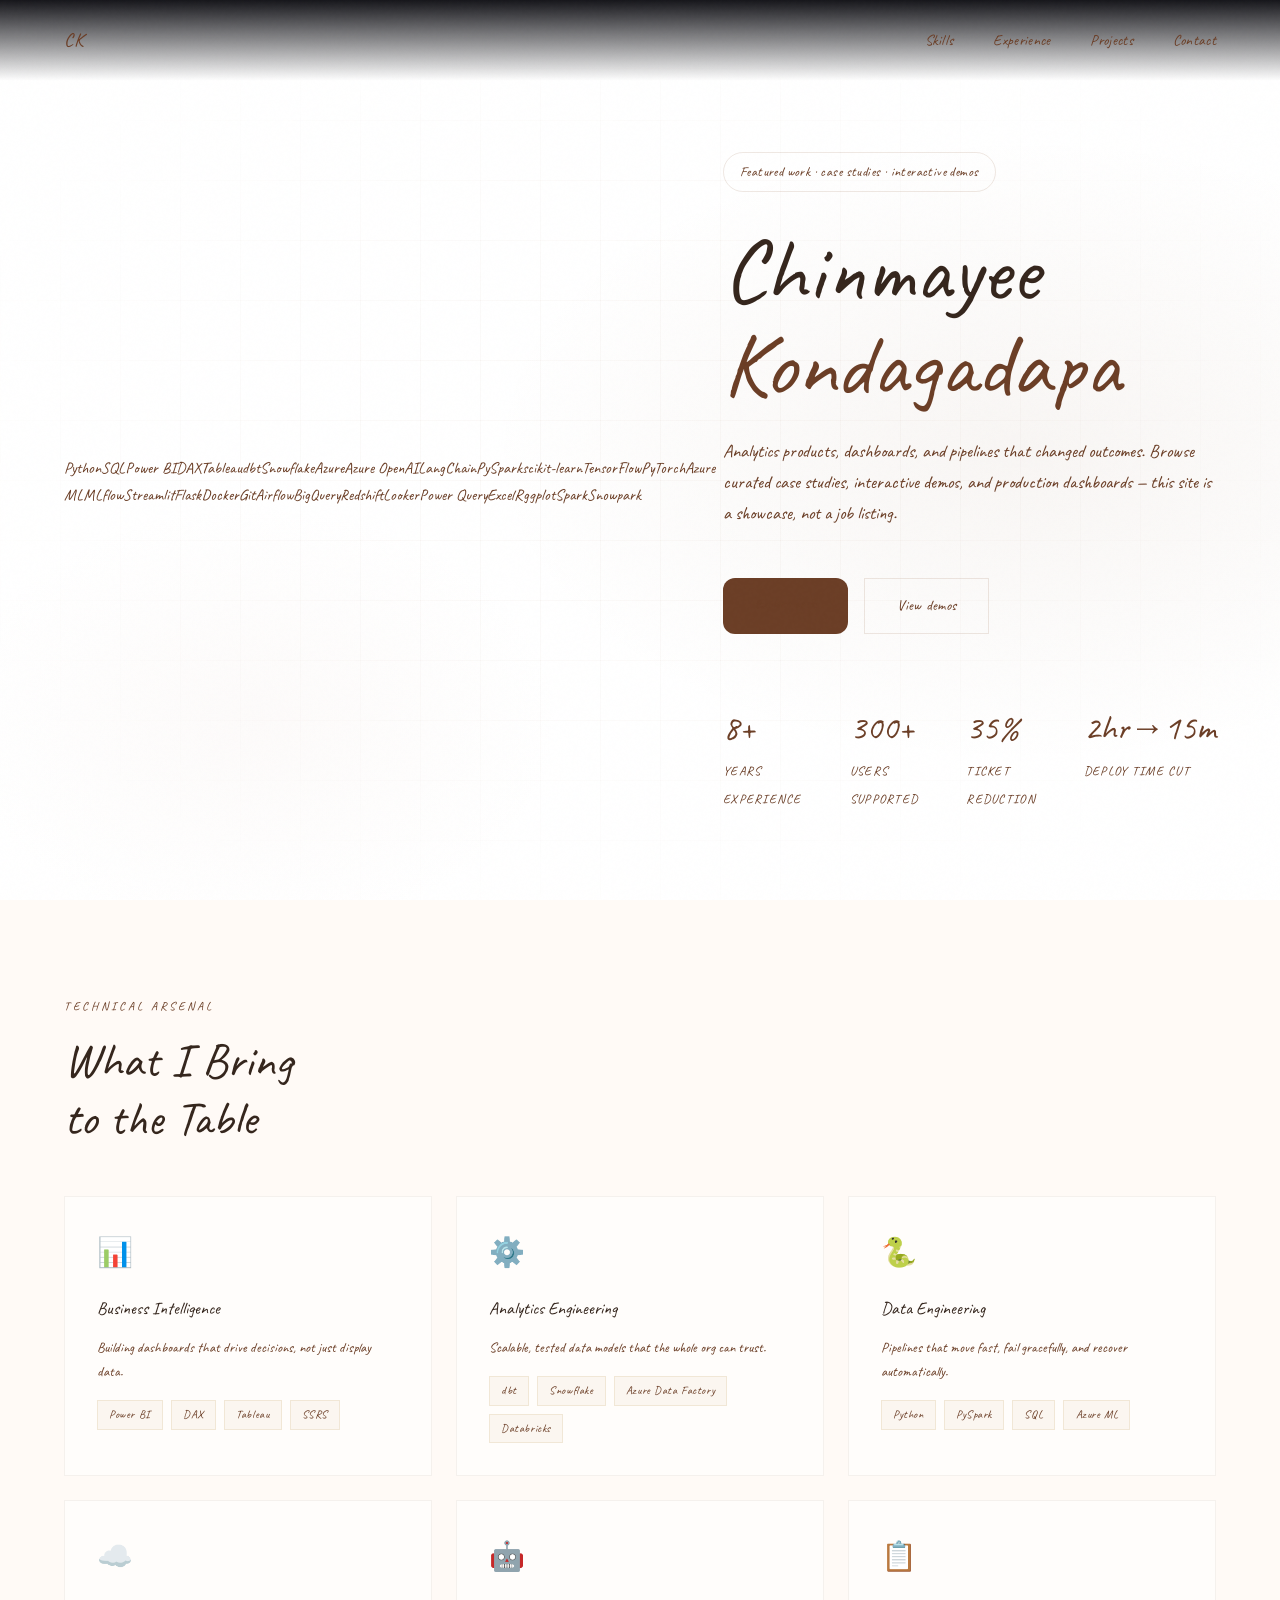
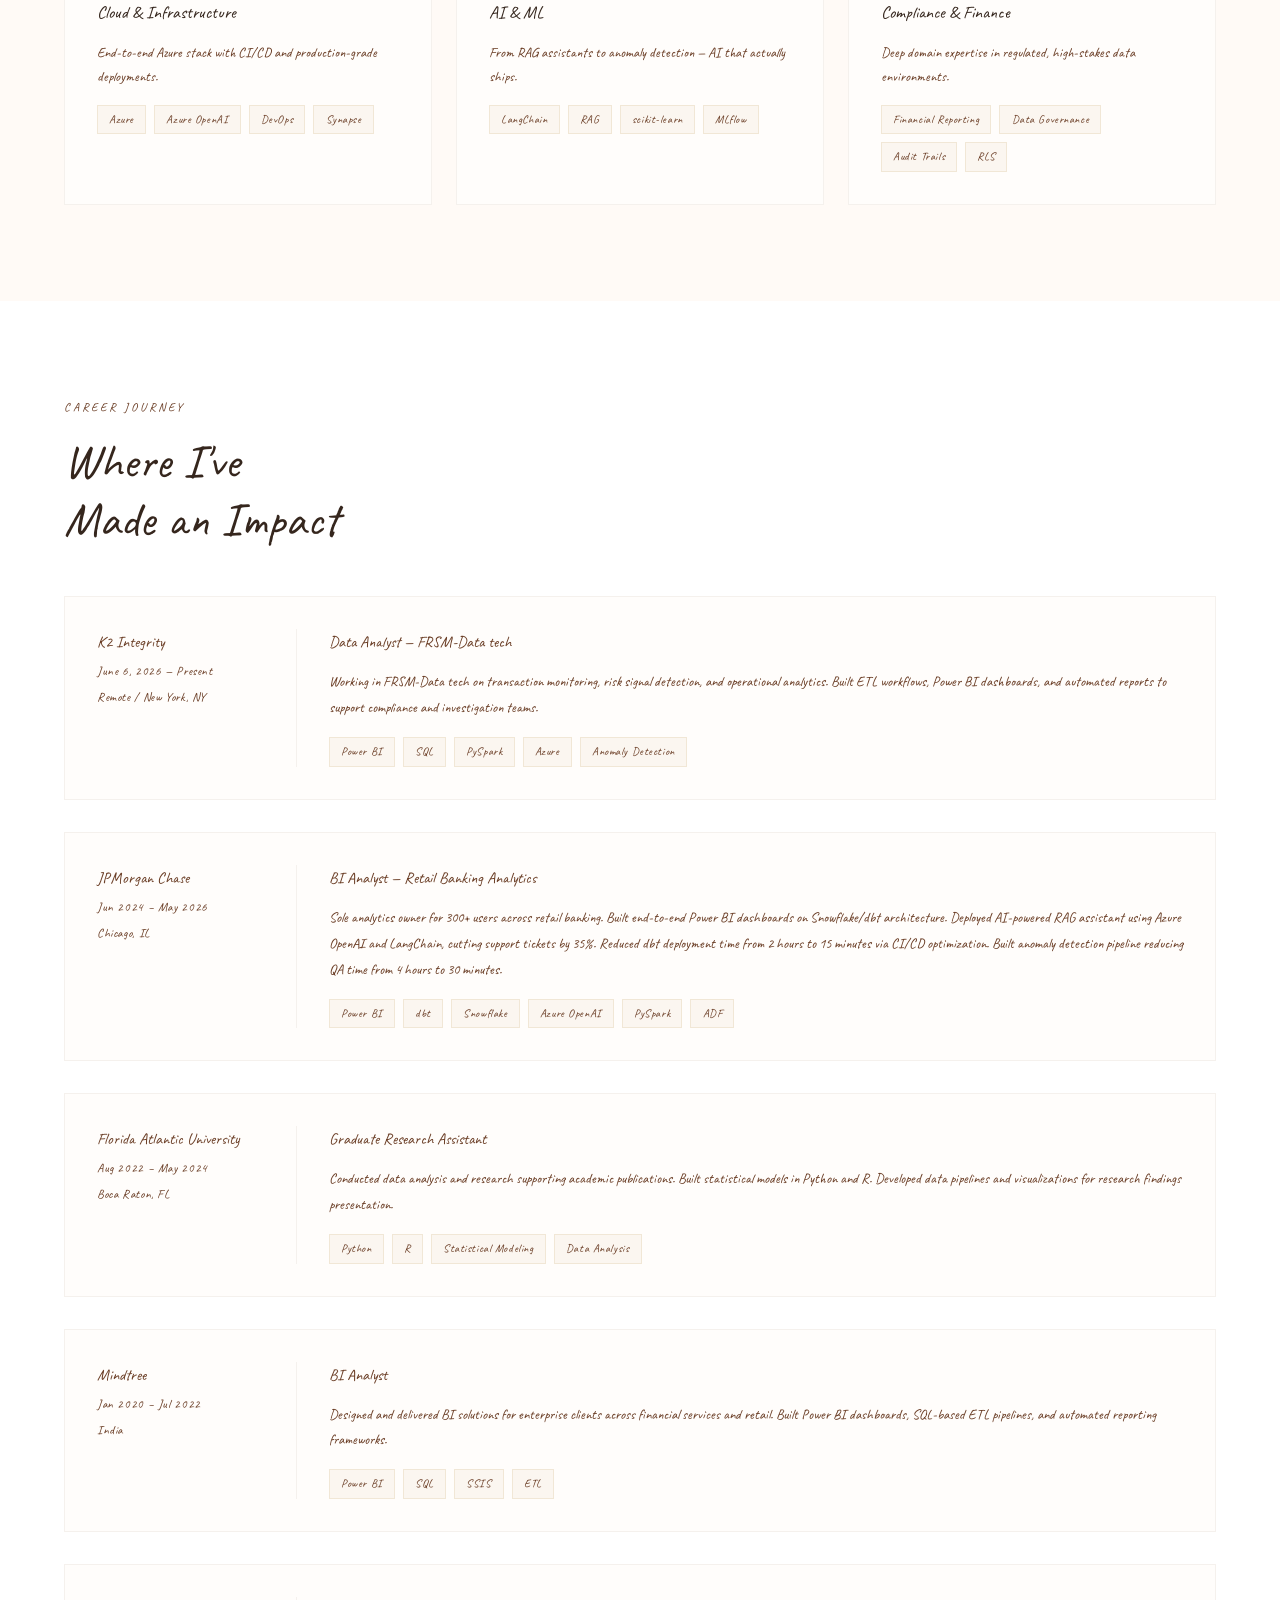
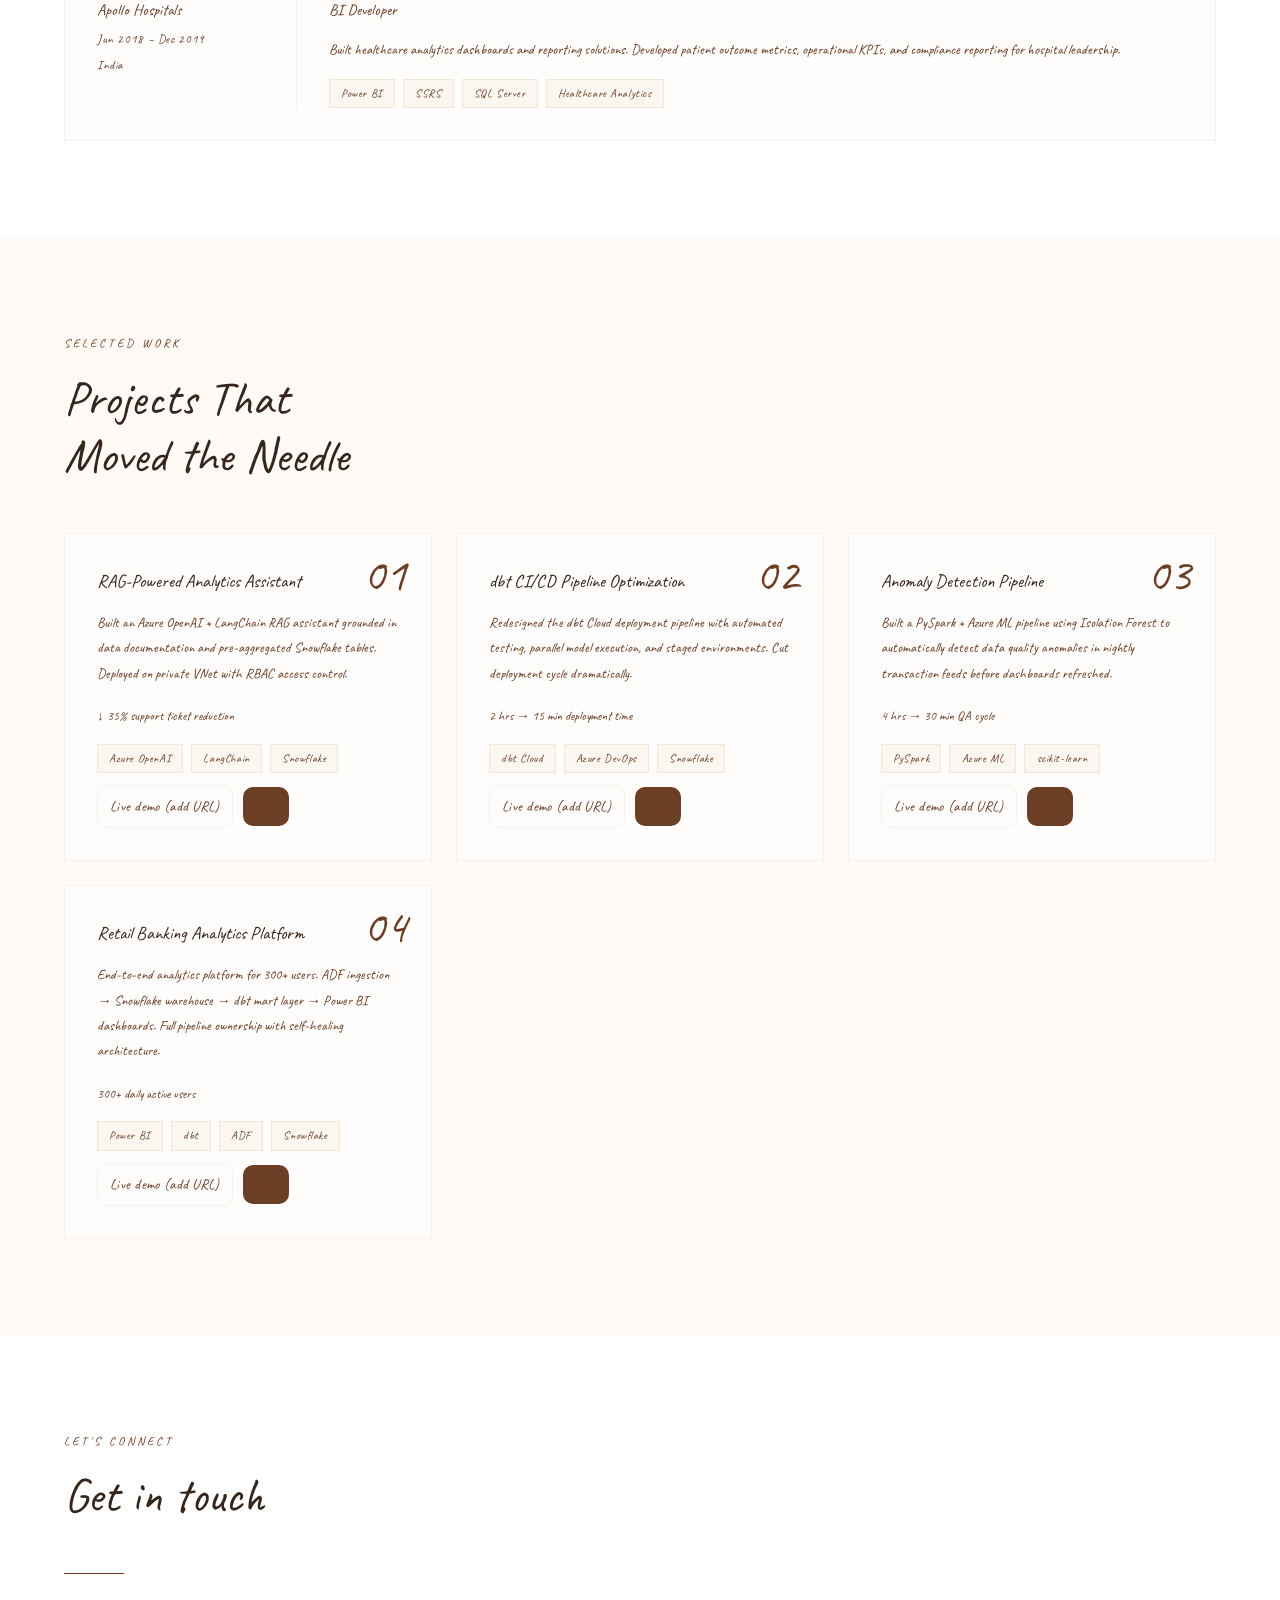
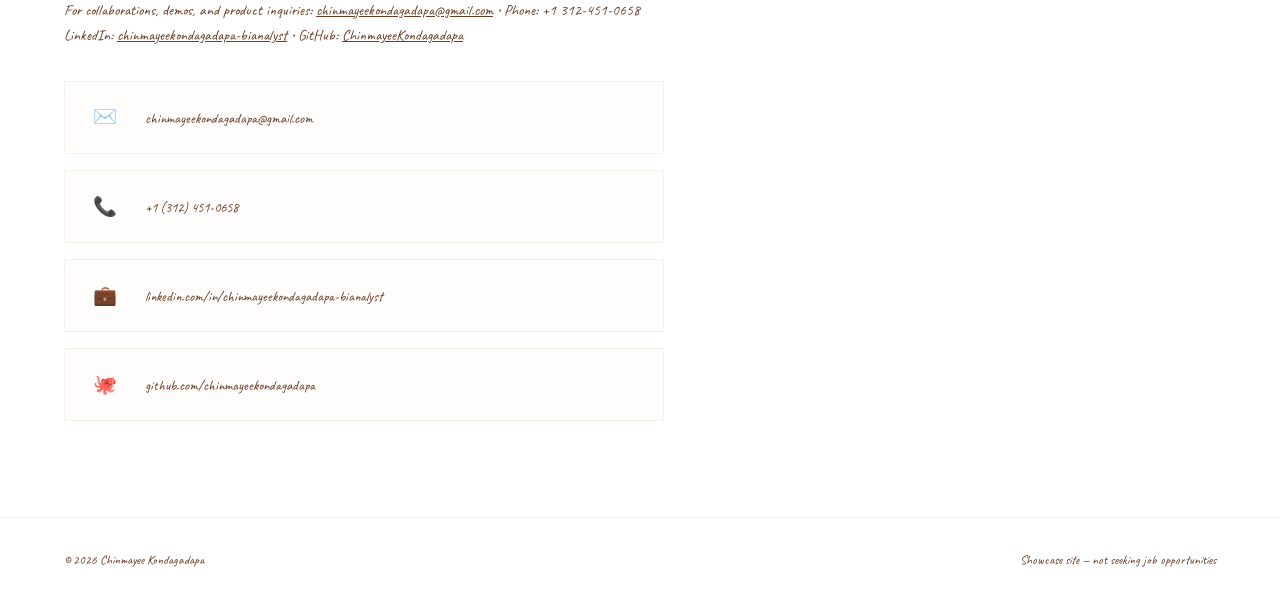
==== index.html @ 313eb778 "Style: white background; handwritten italic text and headings in brown shades All site text set to c" ====
<!DOCTYPE html>
<html lang="en">
<head>
<meta charset="UTF-8">
<meta name="viewport" content="width=device-width, initial-scale=1.0">
<title>Chinmayee Kondagadapa | Senior BI Analyst & Analytics Engineer</title>
<link href="https://fonts.googleapis.com/css2?family=Caveat:wght@400;700&family=Great+Vibes&display=swap" rel="stylesheet">
<style>  :root {
    --bg: #ffffff; /* solid white background */
    --bg2: #fffaf6;
    --surface: #fffdfb;
    --border: rgba(92,51,23,0.06);
    --accent: #6b3e26; /* deep warm brown */
    --accent2: #b88a6d; /* soft brown */
    --text: #6b3e26; /* main text brown */
    --muted: #8b5e3c; /* muted brown */
    --white: #ffffff;

    /* Brown palette (heading shades) */
    --brown-900:#35261d; /* darkest */
    --brown-800:#4a3628;
    --brown-700:#6b4a38;
    --brown-600:#8b5e3c; /* accent */
    --brown-500:#a57757;
    --brown-400:#cfae92; /* accent2 */
    --brown-200:#fff6f1;

    --brown-h1:var(--brown-900);
    --brown-h2:var(--brown-700);
    --brown-h3:var(--brown-600);
  }

  /* Enforce no-bold typography globally */
    html, body, *, *::before, *::after {
    font-weight: 400 !important;
    font-family: 'Caveat', 'Great Vibes', cursive !important;
    font-style: italic !important;
    color: var(--text) !important;
    -webkit-font-smoothing: antialiased;
    text-rendering: optimizeLegibility;
    font-synthesis: none !important;
  }

  /* Enforce no-bold typography globally */
    html, body, *, *::before, *::after {
    font-weight: 400 !important;
    font-family: 'Caveat', 'Great Vibes', cursive !important;
    font-style: italic !important;
    color: var(--text) !important;
    -webkit-font-smoothing: antialiased;
    text-rendering: optimizeLegibility;
    font-synthesis: none !important;
  }

  * { margin: 0; padding: 0; box-sizing: border-box; }

  html { scroll-behavior: smooth; }

  body {
    background: var(--bg);
    color: var(--text);
    font-family: 'Caveat', 'Great Vibes', cursive;
    font-weight: 300;
    line-height: 1.7;
    overflow-x: hidden;
  }

  /* NOISE OVERLAY */
  body::before {
    content: '';
    position: fixed;
    inset: 0;
    background-image: url("data:image/svg+xml,%3Csvg viewBox='0 0 256 256' xmlns='http://www.w3.org/2000/svg'%3E%3Cfilter id='noise'%3E%3CfeTurbulence type='fractalNoise' baseFrequency='0.9' numOctaves='4' stitchTiles='stitch'/%3E%3C/filter%3E%3Crect width='100%25' height='100%25' filter='url(%23noise)' opacity='0.03'/%3E%3C/svg%3E");
    pointer-events: none;
    z-index: 9999;
    opacity: 0.4;
  }

  /* NAV */
  nav {
    position: fixed;
    top: 0;
    width: 100%;
    padding: 1.5rem 4rem;
    display: flex;
    justify-content: space-between;
    align-items: center;
    z-index: 100;
    background: linear-gradient(to bottom, rgba(10,10,15,0.95), transparent);
    backdrop-filter: blur(8px);
  }

  .nav-logo {
    font-family: 'DM Sans', sans-serif;
    font-size: 1.2rem;
    color: var(--accent);
    letter-spacing: 0.05em;
    font-weight: 300 !important;
  }

  .nav-links {
    display: flex;
    gap: 2.5rem;
    list-style: none;
  }

  .nav-links a {
    color: var(--muted);
    text-decoration: none;
    font-size: 0.95rem;
    letter-spacing: 0.02em;
    text-transform: none;
    transition: color 0.2s;
  }

  .nav-links a:hover { color: var(--accent); }

  /* HERO */
  .hero {
    min-height: 100vh;
    display: flex;
    align-items: center;
    padding: 8rem 4rem 4rem;
    position: relative;
    overflow: hidden;
  }

  .hero-bg {
    position: absolute;
    inset: 0;
    background: 
      radial-gradient(ellipse 60% 50% at 80% 50%, rgba(139,94,60,0.06) 0%, transparent 70%),
      radial-gradient(ellipse 40% 40% at 20% 80%, rgba(216,180,166,0.06) 0%, transparent 60%);
  }

  .hero-grid {
    position: absolute;
    inset: 0;
    background-image: 
      linear-gradient(rgba(139,94,60,0.03) 1px, transparent 1px),
      linear-gradient(90deg, rgba(139,94,60,0.03) 1px, transparent 1px);
    background-size: 60px 60px;
    mask-image: radial-gradient(ellipse at center, black 30%, transparent 80%);
  }

  .hero-content {
    position: relative;
    z-index: 1;
    max-width: 900px;
  }

  .hero-tag {
    display: inline-block;
    font-size: 0.85rem;
    letter-spacing: 0.03em;
    text-transform: none;
    color: var(--accent);
    border: 1px solid rgba(139,94,60,0.14);
    padding: 0.45rem 1rem;
    margin-bottom: 2rem;
    border-radius: 999px;
    animation: fadeUp 0.8s ease forwards;
    opacity: 0;
  }

  .hero h1 {
    font-family: 'DM Sans', sans-serif;
    font-size: clamp(3rem, 7vw, 6rem);
    line-height: 1.05;
    color: var(--text);
    font-weight: 300 !important;
    animation: fadeUp 0.8s 0.2s ease forwards;
    opacity: 0;
  }

  .hero h1 em {
    font-style: italic;
    color: var(--accent);
  }

  .hero-sub {
    margin-top: 1.5rem;
    font-size: 1.15rem;
    color: var(--muted);
    max-width: 560px;
    animation: fadeUp 0.8s 0.4s ease forwards;
    opacity: 0;
  }

  .hero-ctas {
    margin-top: 3rem;
    display: flex;
    gap: 1rem;
    flex-wrap: wrap;
    animation: fadeUp 0.8s 0.6s ease forwards;
    opacity: 0;
  }

  .btn-primary {
    padding: 0.9rem 2rem;
    background: var(--accent);
    color: #ffffff;
    text-decoration: none;
    font-size: 0.85rem;
    font-weight: 300;
    letter-spacing: 0.02em;
    text-transform: none;
    border-radius: 12px;
    transition: all 0.22s;
  }

  .btn-primary:hover {
    background: var(--accent2);
    transform: translateY(-2px);
  }

  .btn-ghost {
    padding: 0.9rem 2rem;
    border: 1px solid rgba(139,94,60,0.14);
    color: var(--accent);
    text-decoration: none;
    font-size: 0.92rem;
    letter-spacing: 0.02em;
    text-transform: none;
    font-weight: 300;
    transition: all 0.22s;
  }

  .btn-ghost:hover {
    border-color: var(--accent);
    background: rgba(200,169,110,0.05);
  }

  .hero-stats {
    margin-top: 4rem;
    display: flex;
    gap: 3rem;
    animation: fadeUp 0.8s 0.8s ease forwards;
    opacity: 0;
  }

  .stat-num {
    font-family: 'DM Sans', sans-serif;
    font-size: 2.2rem;
    color: var(--accent);
    display: block;
    font-weight: 300 !important;
  }

  .stat-label {
    font-size: 0.8rem;
    color: var(--muted);
    letter-spacing: 0.1em;
    text-transform: uppercase;
  }

  /* SECTIONS */
  section {
    padding: 6rem 4rem;
  }

  .section-label {
    font-size: 0.75rem;
    letter-spacing: 0.25em;
    text-transform: uppercase;
    color: var(--accent);
    margin-bottom: 1rem;
  }

  .section-title {
    font-family: 'DM Sans', sans-serif;
    font-size: clamp(2rem, 4vw, 3rem);
    color: var(--text);
    margin-bottom: 3rem;
    line-height: 1.2;
    font-weight: 300 !important;
  }

  /* SKILLS */
  #skills { background: var(--bg2); }

  .skills-grid {
    display: grid;
    grid-template-columns: repeat(auto-fit, minmax(280px, 1fr));
    gap: 1.5rem;
  }

  .skill-card {
    background: var(--surface);
    border: 1px solid var(--border);
    padding: 2rem;
    position: relative;
    overflow: hidden;
    transition: all 0.3s;
  }

  .skill-card::before {
    content: '';
    position: absolute;
    top: 0;
    left: 0;
    width: 3px;
    height: 100%;
    background: var(--accent);
    transform: scaleY(0);
    transition: transform 0.3s;
  }

  .skill-card:hover::before { transform: scaleY(1); }
  .skill-card:hover { border-color: rgba(200,169,110,0.3); transform: translateY(-4px); }

  .skill-icon {
    font-size: 1.8rem;
    margin-bottom: 1rem;
  }

  .skill-card h3 {
    font-family: 'DM Sans', sans-serif;
    font-size: 1.1rem;
    color: var(--text);
    margin-bottom: 0.8rem;
    font-weight: 300 !important;
  }

  .skill-tags {
    display: flex;
    flex-wrap: wrap;
    gap: 0.5rem;
    margin-top: 1rem;
  }

  .tag {
    font-size: 0.72rem;
    padding: 0.25rem 0.7rem;
    background: rgba(200,169,110,0.08);
    border: 1px solid rgba(200,169,110,0.2);
    color: var(--accent);
    letter-spacing: 0.05em;
  }

  /* EXPERIENCE */
  #experience { background: var(--bg); }

  .exp-list { display: flex; flex-direction: column; gap: 2rem; }

  .exp-item {
    display: grid;
    grid-template-columns: 200px 1fr;
    gap: 2rem;
    padding: 2rem;
    background: var(--surface);
    border: 1px solid var(--border);
    transition: border-color 0.3s;
  }

  .exp-item:hover { border-color: rgba(200,169,110,0.3); }

  .exp-meta { border-right: 1px solid var(--border); padding-right: 2rem; }

  .exp-company {
    font-family: 'DM Sans', sans-serif;
    font-size: 1rem;
    color: var(--accent);
    margin-bottom: 0.3rem;
    font-weight: 300 !important;
  }

  .exp-period {
    font-size: 0.78rem;
    color: var(--muted);
    letter-spacing: 0.05em;
  }

  .exp-role {
    font-size: 1rem;
    font-weight: 300;
    color: var(--text);
    margin-bottom: 0.8rem;
  }

  .exp-desc {
    font-size: 0.9rem;
    color: var(--muted);
    line-height: 1.8;
  }

  .exp-highlights {
    margin-top: 1rem;
    display: flex;
    flex-wrap: wrap;
    gap: 0.5rem;
  }

  /* PROJECTS */
  #projects { background: var(--bg2); }

  .projects-grid {
    display: grid;
    grid-template-columns: repeat(auto-fit, minmax(320px, 1fr));
    gap: 1.5rem;
  }

  .project-card {
    background: var(--surface);
    border: 1px solid var(--border);
    padding: 2rem;
    transition: all 0.3s;
    position: relative;
    overflow: hidden;
  }

  .project-card::after {
    content: '';
    position: absolute;
    bottom: 0;
    left: 0;
    right: 0;
    height: 2px;
    background: linear-gradient(90deg, var(--accent), transparent);
    transform: scaleX(0);
    transform-origin: left;
    transition: transform 0.3s;
  }

  .project-card:hover::after { transform: scaleX(1); }
  .project-card:hover { transform: translateY(-4px); border-color: rgba(200,169,110,0.3); }

  .project-num {
    font-family: 'DM Sans', sans-serif;
    font-size: 3rem;
    color: rgba(200,169,110,0.1);
    position: absolute;
    top: 1rem;
    right: 1.5rem;
    line-height: 1;
    font-weight: 300 !important;
  }

  .project-card h3 {
    font-family: 'DM Sans', sans-serif;
    font-size: 1.15rem;
    color: var(--text);
    margin-bottom: 0.8rem;
    font-weight: 300 !important;
  }

  .project-card p {
    font-size: 0.88rem;
    color: var(--muted);
    line-height: 1.8;
  }

  .project-impact {
    margin-top: 1.2rem;
    font-size: 0.82rem;
    color: var(--accent);
    font-weight: 300;
  }

  /* CONTACT */
  #contact { background: var(--bg); }

  .contact-inner {
    max-width: 600px;
  }

  .contact-links {
    display: flex;
    flex-direction: column;
    gap: 1rem;
    margin-top: 2rem;
  }

  .contact-link {
    display: flex;
    align-items: center;
    gap: 1.5rem;
    padding: 1.2rem 1.5rem;
    background: var(--surface);
    border: 1px solid var(--border);
    text-decoration: none;
    color: var(--text);
    transition: all 0.3s;
  }

  .contact-link:hover {
    border-color: rgba(200,169,110,0.4);
    color: var(--accent);
    transform: translateX(8px);
  }

  .contact-link-icon {
    font-size: 1.2rem;
    width: 2rem;
    text-align: center;
  }

  .contact-link-text { font-size: 0.9rem; }

  .contact-link-arrow {
    margin-left: auto;
    color: var(--accent);
    opacity: 0;
    transition: opacity 0.3s;
  }

  .contact-link:hover .contact-link-arrow { opacity: 1; }

  /* FOOTER */
  footer {
    padding: 2rem 4rem;
    border-top: 1px solid var(--border);
    display: flex;
    justify-content: space-between;
    align-items: center;
    font-size: 0.8rem;
    color: var(--muted);
  }

  /* ANIMATIONS */
  @keyframes fadeUp {
    from { opacity: 0; transform: translateY(24px); }
    to { opacity: 1; transform: translateY(0); }
  }

  .reveal {
    opacity: 0;
    transform: translateY(30px);
    transition: opacity 0.7s ease, transform 0.7s ease;
  }

  .reveal.visible {
    opacity: 1;
    transform: translateY(0);
  }

  /* DIVIDER */
  .divider {
    width: 60px;
    height: 1px;
    background: var(--accent);
    margin: 1.5rem 0;
  }

  @media (max-width: 768px) {
    nav { padding: 1.2rem 1.5rem; }
    .nav-links { display: none; }
    section { padding: 4rem 1.5rem; }
    .hero { padding: 7rem 1.5rem 3rem; }
    .hero-stats { gap: 1.5rem; flex-wrap: wrap; }
    .exp-item { grid-template-columns: 1fr; }
    .exp-meta { border-right: none; border-bottom: 1px solid var(--border); padding-right: 0; padding-bottom: 1rem; }
    footer { flex-direction: column; gap: 0.5rem; text-align: center; }
  }
  /* No bold override: enforce light weights for all text and headings */
  h1,h2,h3,h4,h5,h6,strong,b,button,a,p,li { font-weight: 400 !important; font-style: italic !important; }

  /* Headings and titles: darker brown, handwritten italic, no bold */
  h1,h2,h3,h4,h5,h6 {
    color: var(--brown-h1) !important;
    font-weight: 400 !important;
    font-style: italic !important;
  }
  /* Ensure body background uses white */
  body { background: var(--bg) !important; color: var(--text) !important; }

</style>
</head>
<body>

<nav>
  <div class="nav-logo">CK</div>
  <ul class="nav-links">
    <li><a href="#skills">Skills</a></li>
    <li><a href="#experience">Experience</a></li>
    <li><a href="#projects">Projects</a></li>
    <li><a href="#contact">Contact</a></li>
  </ul>
</nav>

<!-- HERO -->
<section class="hero">
  <div class="hero-bg"></div>
  <div class="hero-grid"></div>
  <div class="tech-cloud" id="techCloud" aria-hidden="false"></div>
  <div class="hero-content">
    <span class="hero-tag">Featured work · case studies · interactive demos</span>
    <h1>Chinmayee<br><em>Kondagadapa</em></h1>
    <p class="hero-sub">Analytics products, dashboards, and pipelines that changed outcomes. Browse curated case studies, interactive demos, and production dashboards — this site is a showcase, not a job listing.</p>
    <div class="hero-ctas">
      <a href="#projects" class="btn-primary">Explore work</a>
      <a href="#projects" class="btn-ghost">View demos</a>
    </div>
    <div class="hero-stats">
      <div>
        <span class="stat-num">8+</span>
        <span class="stat-label">Years Experience</span>
      </div>
      <div>
        <span class="stat-num">300+</span>
        <span class="stat-label">Users Supported</span>
      </div>
      <div>
        <span class="stat-num">35%</span>
        <span class="stat-label">Ticket Reduction</span>
      </div>
      <div>
        <span class="stat-num">2hr→15m</span>
        <span class="stat-label">Deploy Time Cut</span>
      </div>
    </div>
  </div>
</section>

<!-- SKILLS -->
<section id="skills">
  <div class="reveal">
    <p class="section-label">Technical Arsenal</p>
    <h2 class="section-title">What I Bring<br>to the Table</h2>
  </div>
  <div class="skills-grid">
    <div class="skill-card reveal">
      <div class="skill-icon">📊</div>
      <h3>Business Intelligence</h3>
      <p style="font-size:0.88rem;color:var(--muted)">Building dashboards that drive decisions, not just display data.</p>
      <div class="skill-tags">
        <span class="tag">Power BI</span>
        <span class="tag">DAX</span>
        <span class="tag">Tableau</span>
        <span class="tag">SSRS</span>
      </div>
    </div>
    <div class="skill-card reveal">
      <div class="skill-icon">⚙️</div>
      <h3>Analytics Engineering</h3>
      <p style="font-size:0.88rem;color:var(--muted)">Scalable, tested data models that the whole org can trust.</p>
      <div class="skill-tags">
        <span class="tag">dbt</span>
        <span class="tag">Snowflake</span>
        <span class="tag">Azure Data Factory</span>
        <span class="tag">Databricks</span>
      </div>
    </div>
    <div class="skill-card reveal">
      <div class="skill-icon">🐍</div>
      <h3>Data Engineering</h3>
      <p style="font-size:0.88rem;color:var(--muted)">Pipelines that move fast, fail gracefully, and recover automatically.</p>
      <div class="skill-tags">
        <span class="tag">Python</span>
        <span class="tag">PySpark</span>
        <span class="tag">SQL</span>
        <span class="tag">Azure ML</span>
      </div>
    </div>
    <div class="skill-card reveal">
      <div class="skill-icon">☁️</div>
      <h3>Cloud & Infrastructure</h3>
      <p style="font-size:0.88rem;color:var(--muted)">End-to-end Azure stack with CI/CD and production-grade deployments.</p>
      <div class="skill-tags">
        <span class="tag">Azure</span>
        <span class="tag">Azure OpenAI</span>
        <span class="tag">DevOps</span>
        <span class="tag">Synapse</span>
      </div>
    </div>
    <div class="skill-card reveal">
      <div class="skill-icon">🤖</div>
      <h3>AI & ML</h3>
      <p style="font-size:0.88rem;color:var(--muted)">From RAG assistants to anomaly detection — AI that actually ships.</p>
      <div class="skill-tags">
        <span class="tag">LangChain</span>
        <span class="tag">RAG</span>
        <span class="tag">scikit-learn</span>
        <span class="tag">MLflow</span>
      </div>
    </div>
    <div class="skill-card reveal">
      <div class="skill-icon">📋</div>
      <h3>Compliance & Finance</h3>
      <p style="font-size:0.88rem;color:var(--muted)">Deep domain expertise in regulated, high-stakes data environments.</p>
      <div class="skill-tags">
        <span class="tag">Financial Reporting</span>
        <span class="tag">Data Governance</span>
        <span class="tag">Audit Trails</span>
        <span class="tag">RLS</span>
      </div>
    </div>
  </div>
</section>

<!-- EXPERIENCE -->
<section id="experience">
  <div class="reveal">
    <p class="section-label">Career Journey</p>
    <h2 class="section-title">Where I've<br>Made an Impact</h2>
  </div>
  <div class="exp-list">
    <div class="exp-item reveal">
      <div class="exp-meta">
        <div class="exp-company">K2 Integrity</div>
        <div class="exp-period">June 6, 2026 — Present</div>
        <div class="exp-period" style="margin-top:0.3rem">Remote / New York, NY</div>
      </div>
      <div>
        <div class="exp-role">Data Analyst — FRSM-Data tech</div>
        <div class="exp-desc">Working in FRSM-Data tech on transaction monitoring, risk signal detection, and operational analytics. Built ETL workflows, Power BI dashboards, and automated reports to support compliance and investigation teams.</div>
        <div class="exp-highlights">
          <span class="tag">Power BI</span><span class="tag">SQL</span><span class="tag">PySpark</span><span class="tag">Azure</span><span class="tag">Anomaly Detection</span>
        </div>
      </div>
    </div>

    <div class="exp-item reveal">
      <div class="exp-meta">
        <div class="exp-company">JPMorgan Chase</div>
        <div class="exp-period">Jun 2024 – May 2026</div>
        <div class="exp-period" style="margin-top:0.3rem">Chicago, IL</div>
      </div>
      <div>
        <div class="exp-role">BI Analyst — Retail Banking Analytics</div>
        <div class="exp-desc">Sole analytics owner for 300+ users across retail banking. Built end-to-end Power BI dashboards on Snowflake/dbt architecture. Deployed AI-powered RAG assistant using Azure OpenAI and LangChain, cutting support tickets by 35%. Reduced dbt deployment time from 2 hours to 15 minutes via CI/CD optimization. Built anomaly detection pipeline reducing QA time from 4 hours to 30 minutes.</div>
        <div class="exp-highlights">
          <span class="tag">Power BI</span><span class="tag">dbt</span><span class="tag">Snowflake</span><span class="tag">Azure OpenAI</span><span class="tag">PySpark</span><span class="tag">ADF</span>
        </div>
      </div>
    </div>
    <div class="exp-item reveal">
      <div class="exp-meta">
        <div class="exp-company">Florida Atlantic University</div>
        <div class="exp-period">Aug 2022 – May 2024</div>
        <div class="exp-period" style="margin-top:0.3rem">Boca Raton, FL</div>
      </div>
      <div>
        <div class="exp-role">Graduate Research Assistant</div>
        <div class="exp-desc">Conducted data analysis and research supporting academic publications. Built statistical models in Python and R. Developed data pipelines and visualizations for research findings presentation.</div>
        <div class="exp-highlights">
          <span class="tag">Python</span><span class="tag">R</span><span class="tag">Statistical Modeling</span><span class="tag">Data Analysis</span>
        </div>
      </div>
    </div>
    <div class="exp-item reveal">
      <div class="exp-meta">
        <div class="exp-company">Mindtree</div>
        <div class="exp-period">Jan 2020 – Jul 2022</div>
        <div class="exp-period" style="margin-top:0.3rem">India</div>
      </div>
      <div>
        <div class="exp-role">BI Analyst</div>
        <div class="exp-desc">Designed and delivered BI solutions for enterprise clients across financial services and retail. Built Power BI dashboards, SQL-based ETL pipelines, and automated reporting frameworks.</div>
        <div class="exp-highlights">
          <span class="tag">Power BI</span><span class="tag">SQL</span><span class="tag">SSIS</span><span class="tag">ETL</span>
        </div>
      </div>
    </div>
    <div class="exp-item reveal">
      <div class="exp-meta">
        <div class="exp-company">Apollo Hospitals</div>
        <div class="exp-period">Jun 2018 – Dec 2019</div>
        <div class="exp-period" style="margin-top:0.3rem">India</div>
      </div>
      <div>
        <div class="exp-role">BI Developer</div>
        <div class="exp-desc">Built healthcare analytics dashboards and reporting solutions. Developed patient outcome metrics, operational KPIs, and compliance reporting for hospital leadership.</div>
        <div class="exp-highlights">
          <span class="tag">Power BI</span><span class="tag">SSRS</span><span class="tag">SQL Server</span><span class="tag">Healthcare Analytics</span>
        </div>
      </div>
    </div>
  </div>
</section>

<!-- PROJECTS -->
<section id="projects">
  <div class="reveal">
    <p class="section-label">Selected Work</p>
    <h2 class="section-title">Projects That<br>Moved the Needle</h2>
  </div>
  <div class="projects-grid">
    <div class="project-card reveal">
      <div class="project-num">01</div>
      <h3>RAG-Powered Analytics Assistant</h3>
      <p>Built an Azure OpenAI + LangChain RAG assistant grounded in data documentation and pre-aggregated Snowflake tables. Deployed on private VNet with RBAC access control.</p>
      <div class="project-impact">↓ 35% support ticket reduction</div>
      <div class="skill-tags" style="margin-top:1rem">
        <span class="tag">Azure OpenAI</span><span class="tag">LangChain</span><span class="tag">Snowflake</span>
      </div>
      <div class="project-links" style="margin-top:12px;display:flex;gap:10px;align-items:center">
        <a class="btn-ghost" href="#" aria-disabled="true" style="padding:8px 12px;border-radius:10px;background:transparent;border:1px solid var(--border);color:var(--muted);text-decoration:none">Live demo (add URL)</a>
        <a class="btn-primary" href="https://github.com/ChinmayeeKondagadapa" target="_blank" style="padding:8px 12px;border-radius:10px;text-decoration:none">Repo</a>
      </div>
    </div>
    <div class="project-card reveal">
      <div class="project-num">02</div>
      <h3>dbt CI/CD Pipeline Optimization</h3>
      <p>Redesigned the dbt Cloud deployment pipeline with automated testing, parallel model execution, and staged environments. Cut deployment cycle dramatically.</p>
      <div class="project-impact">2 hrs → 15 min deployment time</div>
      <div class="skill-tags" style="margin-top:1rem">
        <span class="tag">dbt Cloud</span><span class="tag">Azure DevOps</span><span class="tag">Snowflake</span>
      </div>
      <div class="project-links" style="margin-top:12px;display:flex;gap:10px;align-items:center">
        <a class="btn-ghost" href="#" aria-disabled="true" style="padding:8px 12px;border-radius:10px;background:transparent;border:1px solid var(--border);color:var(--muted);text-decoration:none">Live demo (add URL)</a>
        <a class="btn-primary" href="https://github.com/ChinmayeeKondagadapa" target="_blank" style="padding:8px 12px;border-radius:10px;text-decoration:none">Repo</a>
      </div>
    </div>
    <div class="project-card reveal">
      <div class="project-num">03</div>
      <h3>Anomaly Detection Pipeline</h3>
      <p>Built a PySpark + Azure ML pipeline using Isolation Forest to automatically detect data quality anomalies in nightly transaction feeds before dashboards refreshed.</p>
      <div class="project-impact">4 hrs → 30 min QA cycle</div>
      <div class="skill-tags" style="margin-top:1rem">
        <span class="tag">PySpark</span><span class="tag">Azure ML</span><span class="tag">scikit-learn</span>
      </div>
      <div class="project-links" style="margin-top:12px;display:flex;gap:10px;align-items:center">
        <a class="btn-ghost" href="#" aria-disabled="true" style="padding:8px 12px;border-radius:10px;background:transparent;border:1px solid var(--border);color:var(--muted);text-decoration:none">Live demo (add URL)</a>
        <a class="btn-primary" href="https://github.com/ChinmayeeKondagadapa" target="_blank" style="padding:8px 12px;border-radius:10px;text-decoration:none">Repo</a>
      </div>
    </div>
    <div class="project-card reveal">
      <div class="project-num">04</div>
      <h3>Retail Banking Analytics Platform</h3>
      <p>End-to-end analytics platform for 300+ users. ADF ingestion → Snowflake warehouse → dbt mart layer → Power BI dashboards. Full pipeline ownership with self-healing architecture.</p>
      <div class="project-impact">300+ daily active users</div>
      <div class="skill-tags" style="margin-top:1rem">
        <span class="tag">Power BI</span><span class="tag">dbt</span><span class="tag">ADF</span><span class="tag">Snowflake</span>
      </div>
      <div class="project-links" style="margin-top:12px;display:flex;gap:10px;align-items:center">
        <a class="btn-ghost" href="#" aria-disabled="true" style="padding:8px 12px;border-radius:10px;background:transparent;border:1px solid var(--border);color:var(--muted);text-decoration:none">Live demo (add URL)</a>
        <a class="btn-primary" href="https://github.com/ChinmayeeKondagadapa" target="_blank" style="padding:8px 12px;border-radius:10px;text-decoration:none">Repo</a>
      </div>
    </div>
  </div>
</section>

<!-- CONTACT -->
<section id="contact">
  <div class="contact-inner">
    <div class="reveal">
      <p class="section-label">Let's Connect</p>
      <h2 class="section-title">Get in touch</h2>
      <div class="divider"></div>
      <p style="color:var(--muted);font-size:0.95rem">
        For collaborations, demos, and product inquiries: <a href="mailto:chinmayeekondagadapa@gmail.com">chinmayeekondagadapa@gmail.com</a> • Phone: +1 312-451-0658<br>
        LinkedIn: <a href="https://www.linkedin.com/in/chinmayeekondagadapa-bianalyst/" target="_blank">chinmayeekondagadapa-bianalyst</a> • GitHub: <a href="https://github.com/ChinmayeeKondagadapa" target="_blank">ChinmayeeKondagadapa</a>
      </p>
    </div>
    <div class="contact-links reveal">
      <a href="mailto:chinmayeekondagadapa@gmail.com" class="contact-link">
        <span class="contact-link-icon">✉️</span>
        <span class="contact-link-text">chinmayeekondagadapa@gmail.com</span>
        <span class="contact-link-arrow">→</span>
      </a>
      <a href="tel:+13124510658" class="contact-link">
        <span class="contact-link-icon">📞</span>
        <span class="contact-link-text">+1 (312) 451-0658</span>
        <span class="contact-link-arrow">→</span>
      </a>
      <a href="https://www.linkedin.com/in/chinmayeekondagadapa-bianalyst/" target="_blank" class="contact-link">
        <span class="contact-link-icon">💼</span>
        <span class="contact-link-text">linkedin.com/in/chinmayeekondagadapa-bianalyst</span>
        <span class="contact-link-arrow">→</span>
      </a>
      <a href="https://github.com/chinmayeekondagadapa" target="_blank" class="contact-link">
        <span class="contact-link-icon">🐙</span>
        <span class="contact-link-text">github.com/chinmayeekondagadapa</span>
        <span class="contact-link-arrow">→</span>
      </a>
    </div>
  </div>
</section>

<footer>
  <span>© 2026 Chinmayee Kondagadapa</span>
<span>Showcase site — not seeking job opportunities</span>
</footer>

<script>
  // Scroll reveal
  const reveals = document.querySelectorAll('.reveal');
  const observer = new IntersectionObserver((entries) => {
    entries.forEach((entry, i) => {
      if (entry.isIntersecting) {
        setTimeout(() => entry.target.classList.add('visible'), i * 80);
      }
    });
  }, { threshold: 0.1 });
  reveals.forEach(el => observer.observe(el));

  // Tech cloud: animated interactive tags that filter projects
  const techTags = [
    'Python','SQL','Power BI','DAX','Tableau','dbt','Snowflake','Azure','Azure OpenAI','LangChain',
    'PySpark','scikit-learn','TensorFlow','PyTorch','Azure ML','MLflow','Streamlit','Flask','Docker','Git',
    'Airflow','BigQuery','Redshift','Looker','Power Query','Excel','R','ggplot','Spark','Snowpark'
  ];

  const techCloud = document.getElementById('techCloud');
  const projectCards = Array.from(document.querySelectorAll('.project-card'));
  let activeFilter = null;

  function placeTechTags() {
    if (!techCloud) return;
    techCloud.innerHTML = '';
    const rect = techCloud.getBoundingClientRect();
    const w = rect.width || window.innerWidth;
    const h = rect.height || window.innerHeight * 0.5;
    techTags.forEach((t, i) => {
      const el = document.createElement('span');
      el.className = 'tech-tag';
      el.textContent = t;
      // random position within hero area
      const left = Math.random() * 80 + 5; // percent
      const top = Math.random() * 65 + 12; // percent
      el.style.left = left + '%';
      el.style.top = top + '%';
      // slightly stagger animation
      el.style.animationDelay = (Math.random() * 4).toFixed(2) + 's';
      el.style.animationDuration = (5 + Math.random() * 6).toFixed(2) + 's';
      // click to filter projects
      el.addEventListener('click', (ev) => {
        ev.stopPropagation();
        const tag = t.toLowerCase();
        if (activeFilter === tag) {
          clearProjectFilter();
        } else {
          applyProjectFilter(tag);
          // update active state
          document.querySelectorAll('.tech-tag').forEach(x => x.classList.toggle('active', x === el));
        }
      });
      techCloud.appendChild(el);
    });
  }

  function applyProjectFilter(tag) {
    activeFilter = tag;
    projectCards.forEach(card => {
      const tagsEl = card.querySelector('.skill-tags');
      const content = tagsEl ? tagsEl.textContent.toLowerCase() : card.textContent.toLowerCase();
      if (content.includes(tag)) {
        card.style.display = '';
      } else {
        card.style.display = 'none';
      }
    });
  }

  function clearProjectFilter() {
    activeFilter = null;
    document.querySelectorAll('.tech-tag').forEach(x => x.classList.remove('active'));
    projectCards.forEach(card => card.style.display = '');
  }

  // reposition tags on resize for variety
  window.addEventListener('resize', () => {
    // debounce
    clearTimeout(window._techCloudResize);
    window._techCloudResize = setTimeout(placeTechTags, 250);
  });

  // initialize after a short delay to allow layout
  setTimeout(placeTechTags, 300);

  // click anywhere to clear filter
  document.addEventListener('click', (ev) => {
    if (!ev.target.classList.contains('tech-tag')) clearProjectFilter();
  });
</script>

</body>
</html>
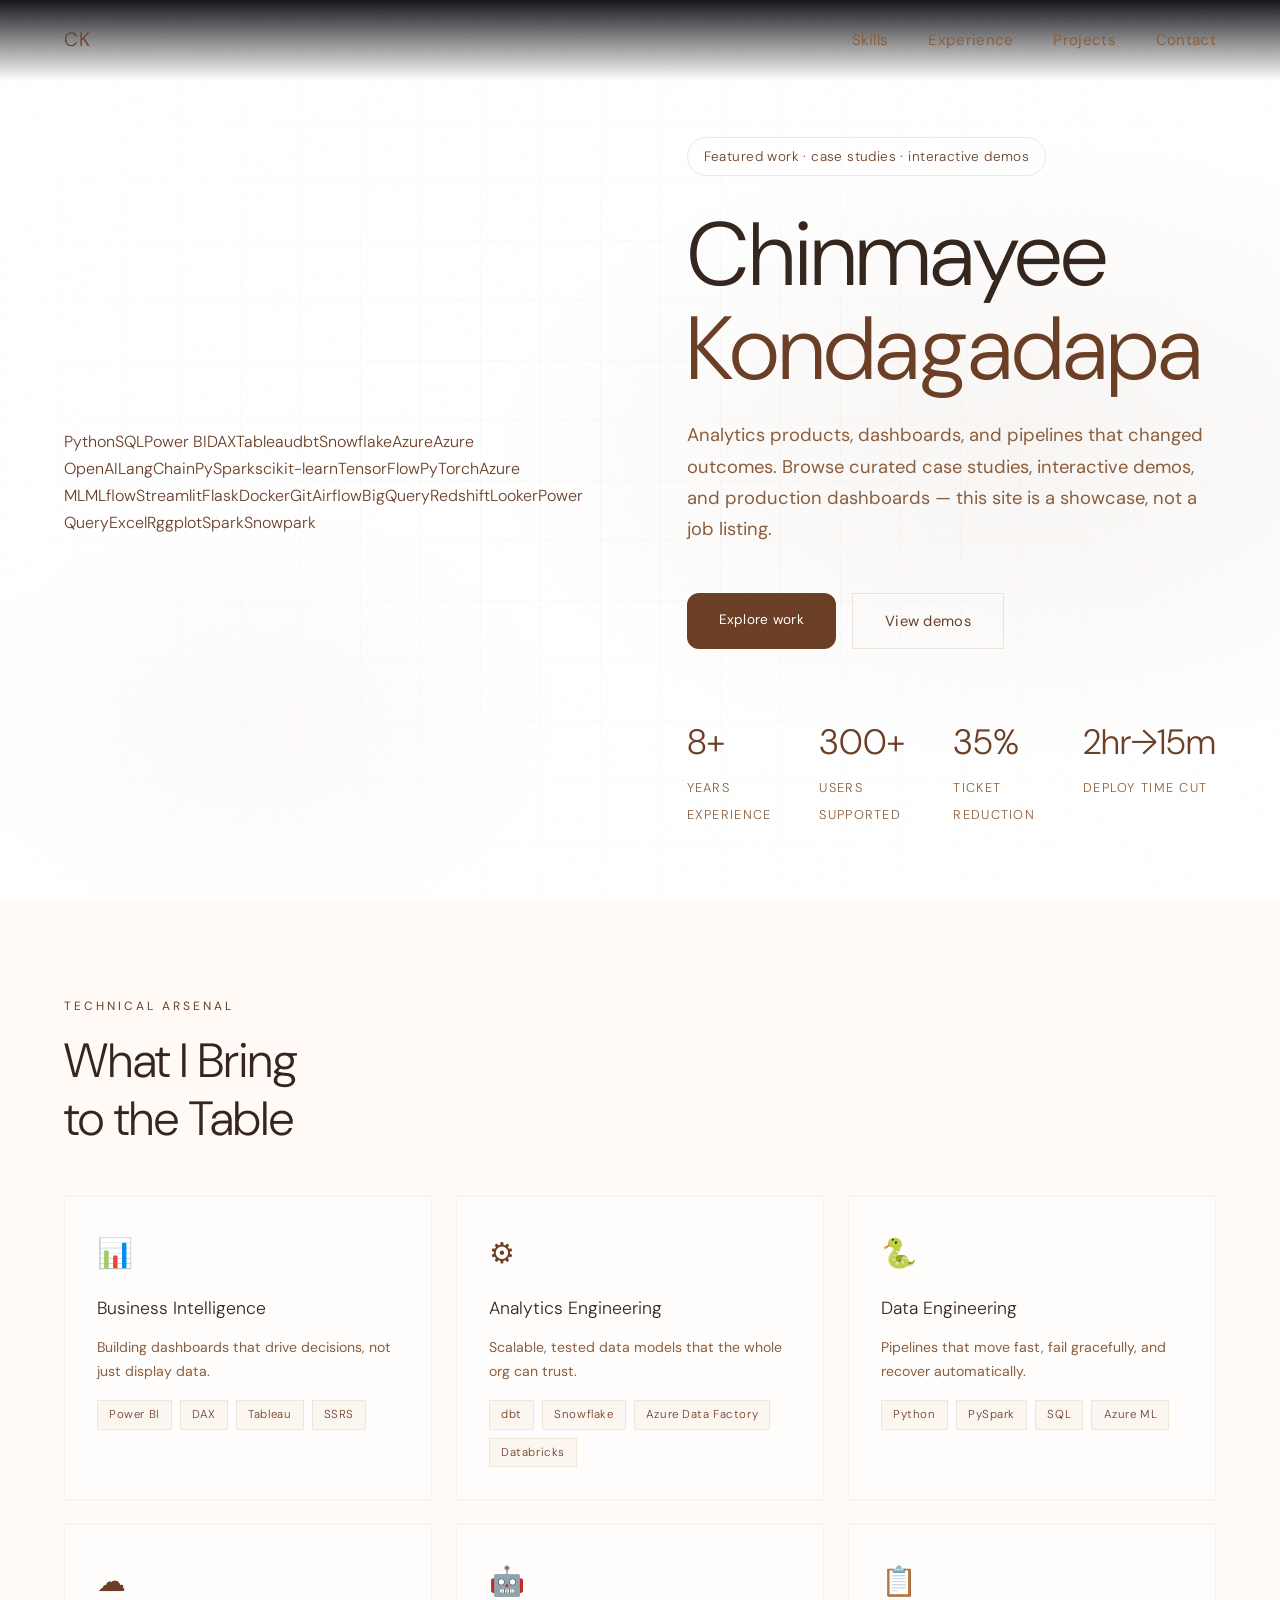
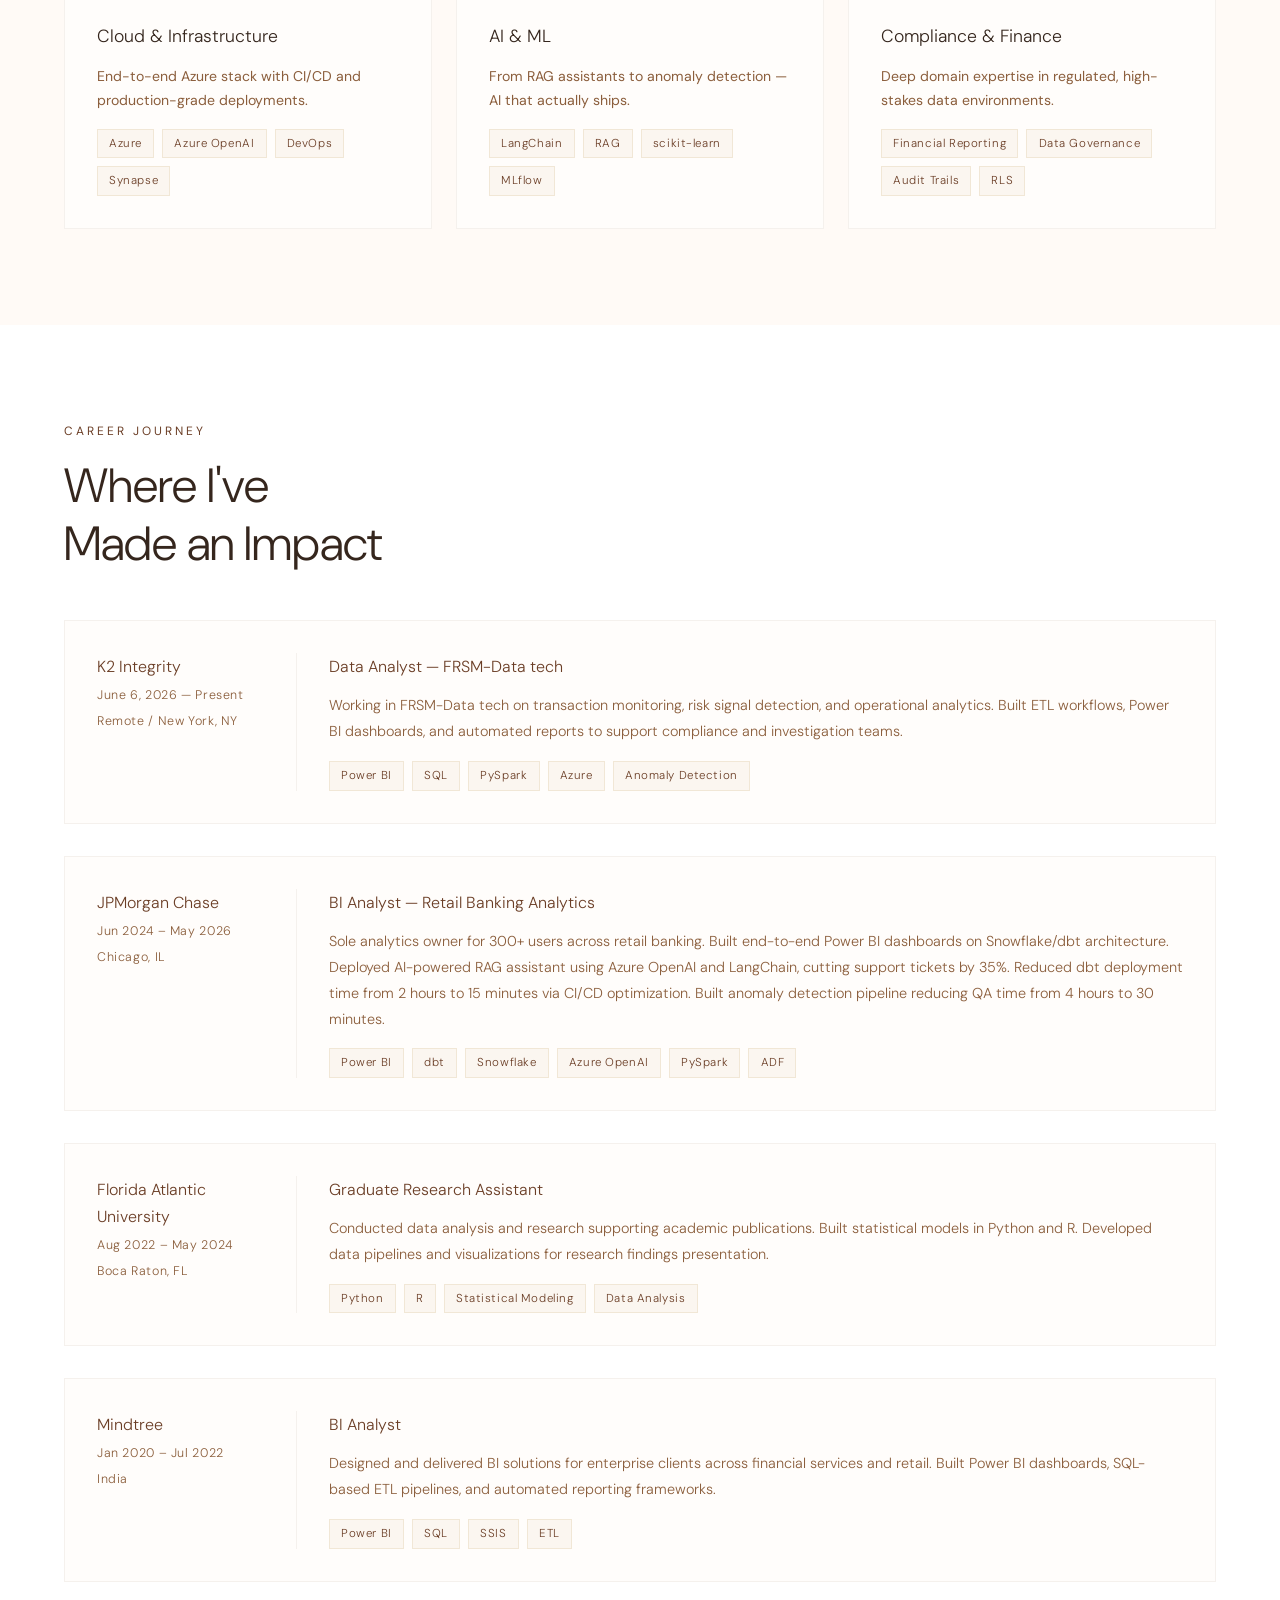
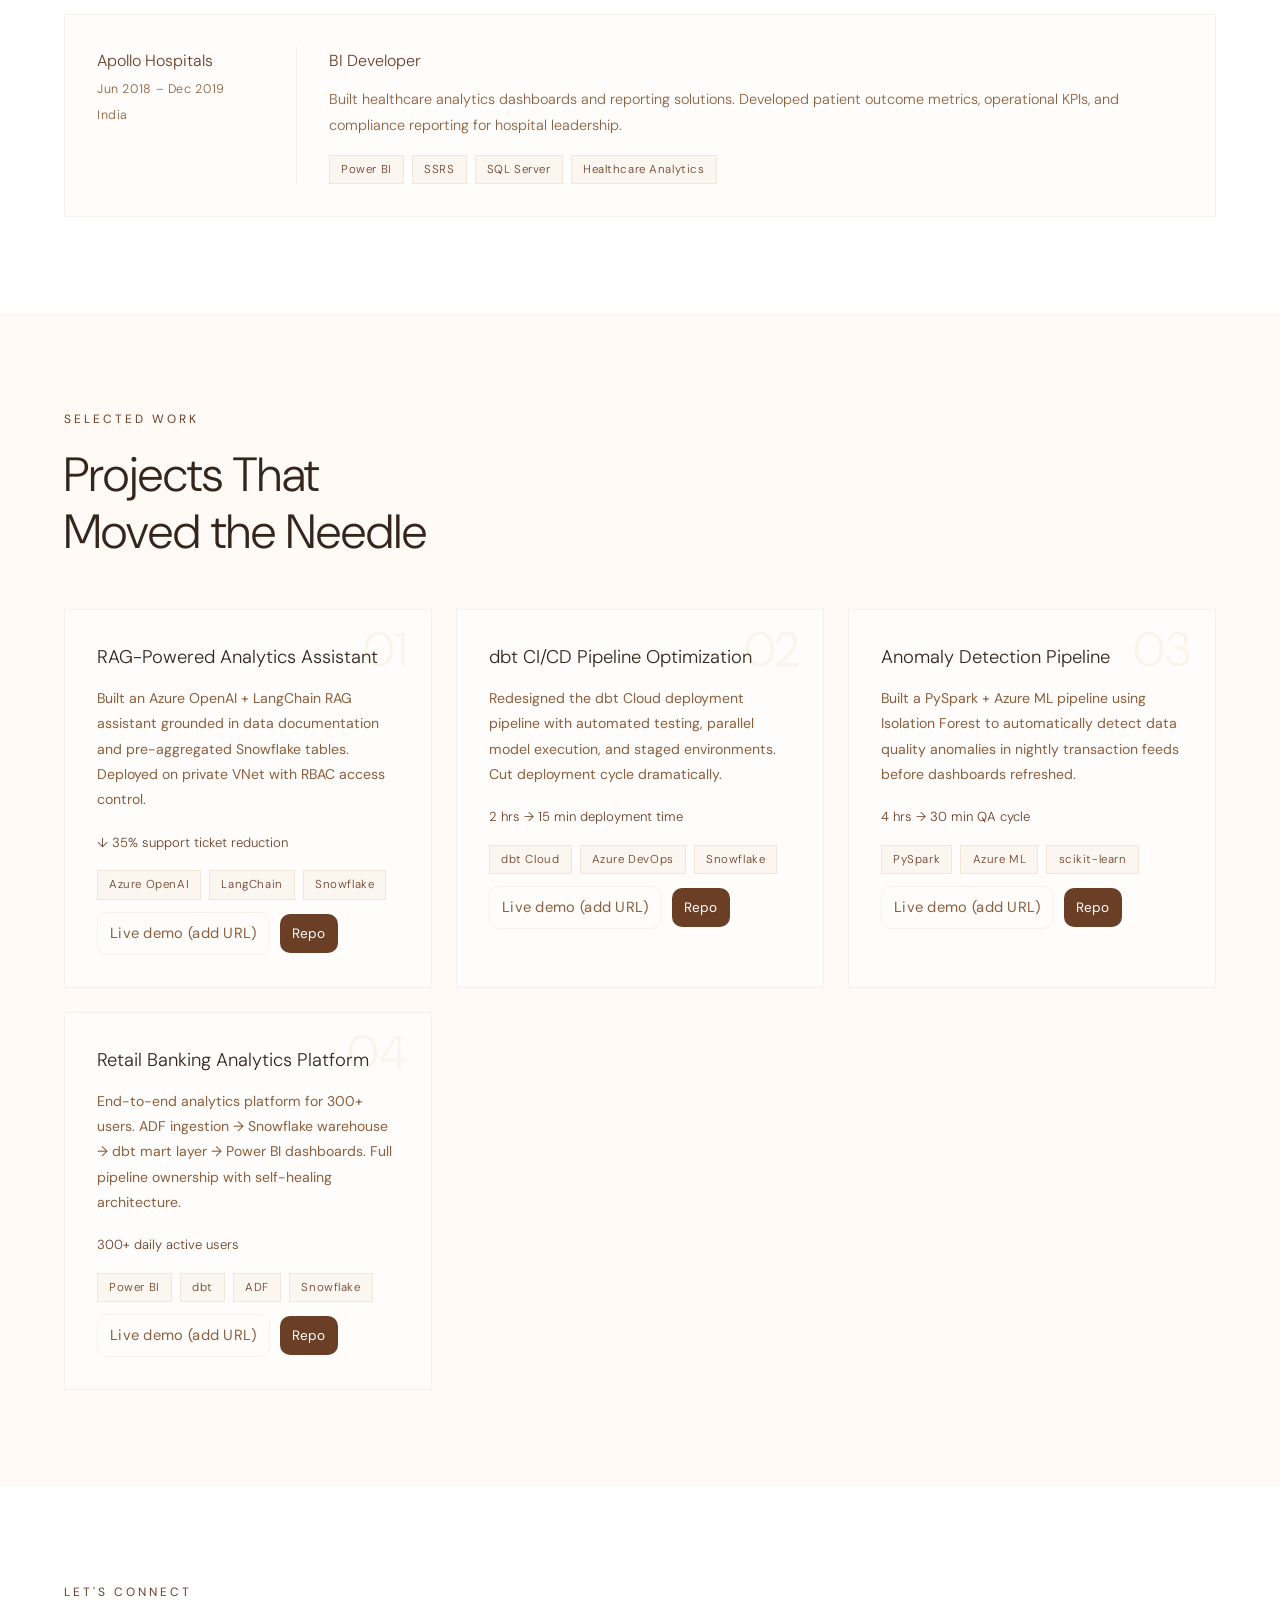
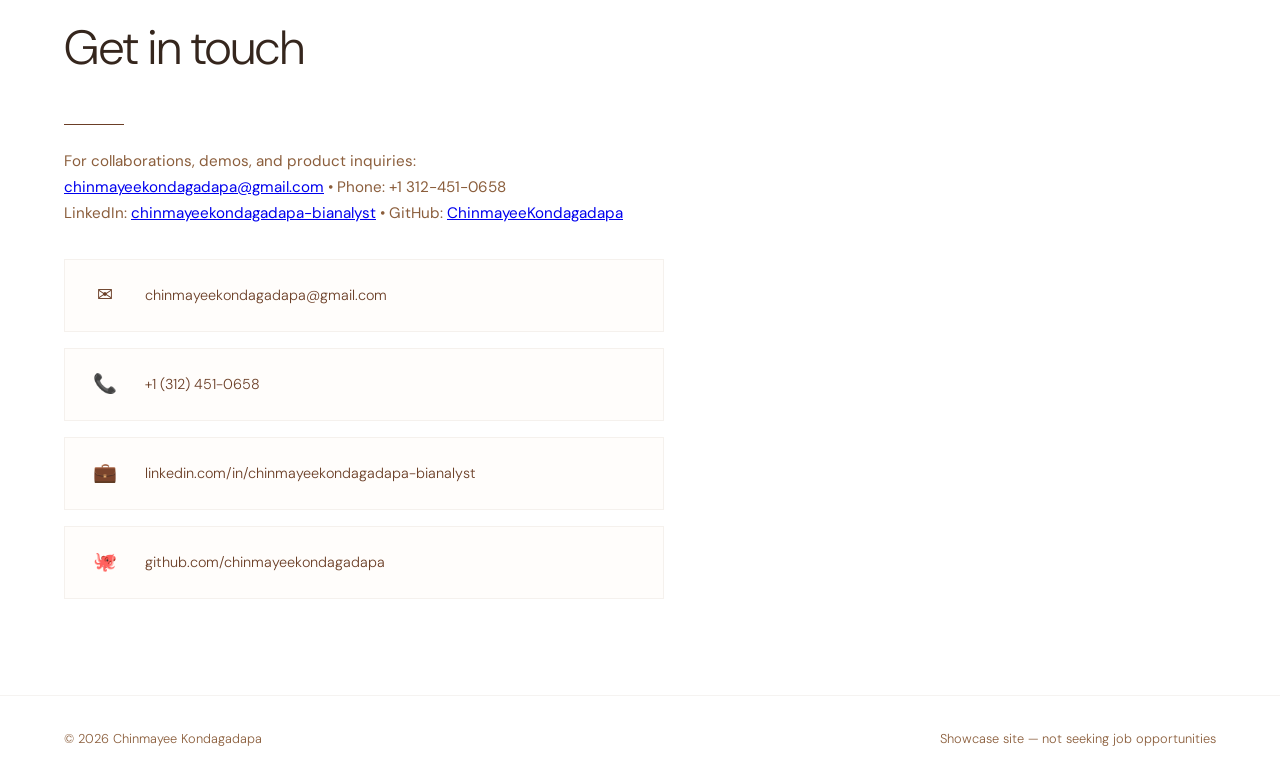
==== commit 0bdff7f2: "Revert typography to DM Sans (non-cursive)" ====
--- a/index.html
+++ b/index.html
@@ -4,8 +4,10 @@
 <meta charset="UTF-8">
 <meta name="viewport" content="width=device-width, initial-scale=1.0">
 <title>Chinmayee Kondagadapa | Senior BI Analyst & Analytics Engineer</title>
-<link href="https://fonts.googleapis.com/css2?family=Caveat:wght@400;700&family=Great+Vibes&display=swap" rel="stylesheet">
+<link href="https://fonts.googleapis.com/css2?family=DM+Serif+Display:ital@0;1&family=DM+Sans:wght@300;400;500;600&display=swap" rel="stylesheet">
 <style>  :root {
+  /* FORCE: ensure white background and brown text despite prefers-color-scheme */
+  html, body { background: #ffffff !important; color: var(--text) !important; }
     --bg: #ffffff; /* solid white background */
     --bg2: #fffaf6;
     --surface: #fffdfb;
@@ -32,24 +34,22 @@
 
   /* Enforce no-bold typography globally */
     html, body, *, *::before, *::after {
-    font-weight: 400 !important;
-    font-family: 'Caveat', 'Great Vibes', cursive !important;
-    font-style: italic !important;
-    color: var(--text) !important;
+    font-weight: 300 !important;
+    font-family: 'DM Sans', Inter, system-ui, -apple-system, "Segoe UI", Roboto, "Helvetica Neue", Arial !important;
     -webkit-font-smoothing: antialiased;
     text-rendering: optimizeLegibility;
     font-synthesis: none !important;
+    font-style: normal !important;
   }
 
   /* Enforce no-bold typography globally */
     html, body, *, *::before, *::after {
-    font-weight: 400 !important;
-    font-family: 'Caveat', 'Great Vibes', cursive !important;
-    font-style: italic !important;
-    color: var(--text) !important;
+    font-weight: 300 !important;
+    font-family: 'DM Sans', Inter, system-ui, -apple-system, "Segoe UI", Roboto, "Helvetica Neue", Arial !important;
     -webkit-font-smoothing: antialiased;
     text-rendering: optimizeLegibility;
     font-synthesis: none !important;
+    font-style: normal !important;
   }
 
   * { margin: 0; padding: 0; box-sizing: border-box; }
@@ -553,13 +553,13 @@
     footer { flex-direction: column; gap: 0.5rem; text-align: center; }
   }
   /* No bold override: enforce light weights for all text and headings */
-  h1,h2,h3,h4,h5,h6,strong,b,button,a,p,li { font-weight: 400 !important; font-style: italic !important; }
+  h1,h2,h3,h4,h5,h6,strong,b,button,a,p,li { font-weight: 400 !important; font-style: normal !important; }
 
   /* Headings and titles: darker brown, handwritten italic, no bold */
   h1,h2,h3,h4,h5,h6 {
     color: var(--brown-h1) !important;
-    font-weight: 400 !important;
-    font-style: italic !important;
+    font-weight: 300;
+    font-style: normal;
   }
   /* Ensure body background uses white */
   body { background: var(--bg) !important; color: var(--text) !important; }
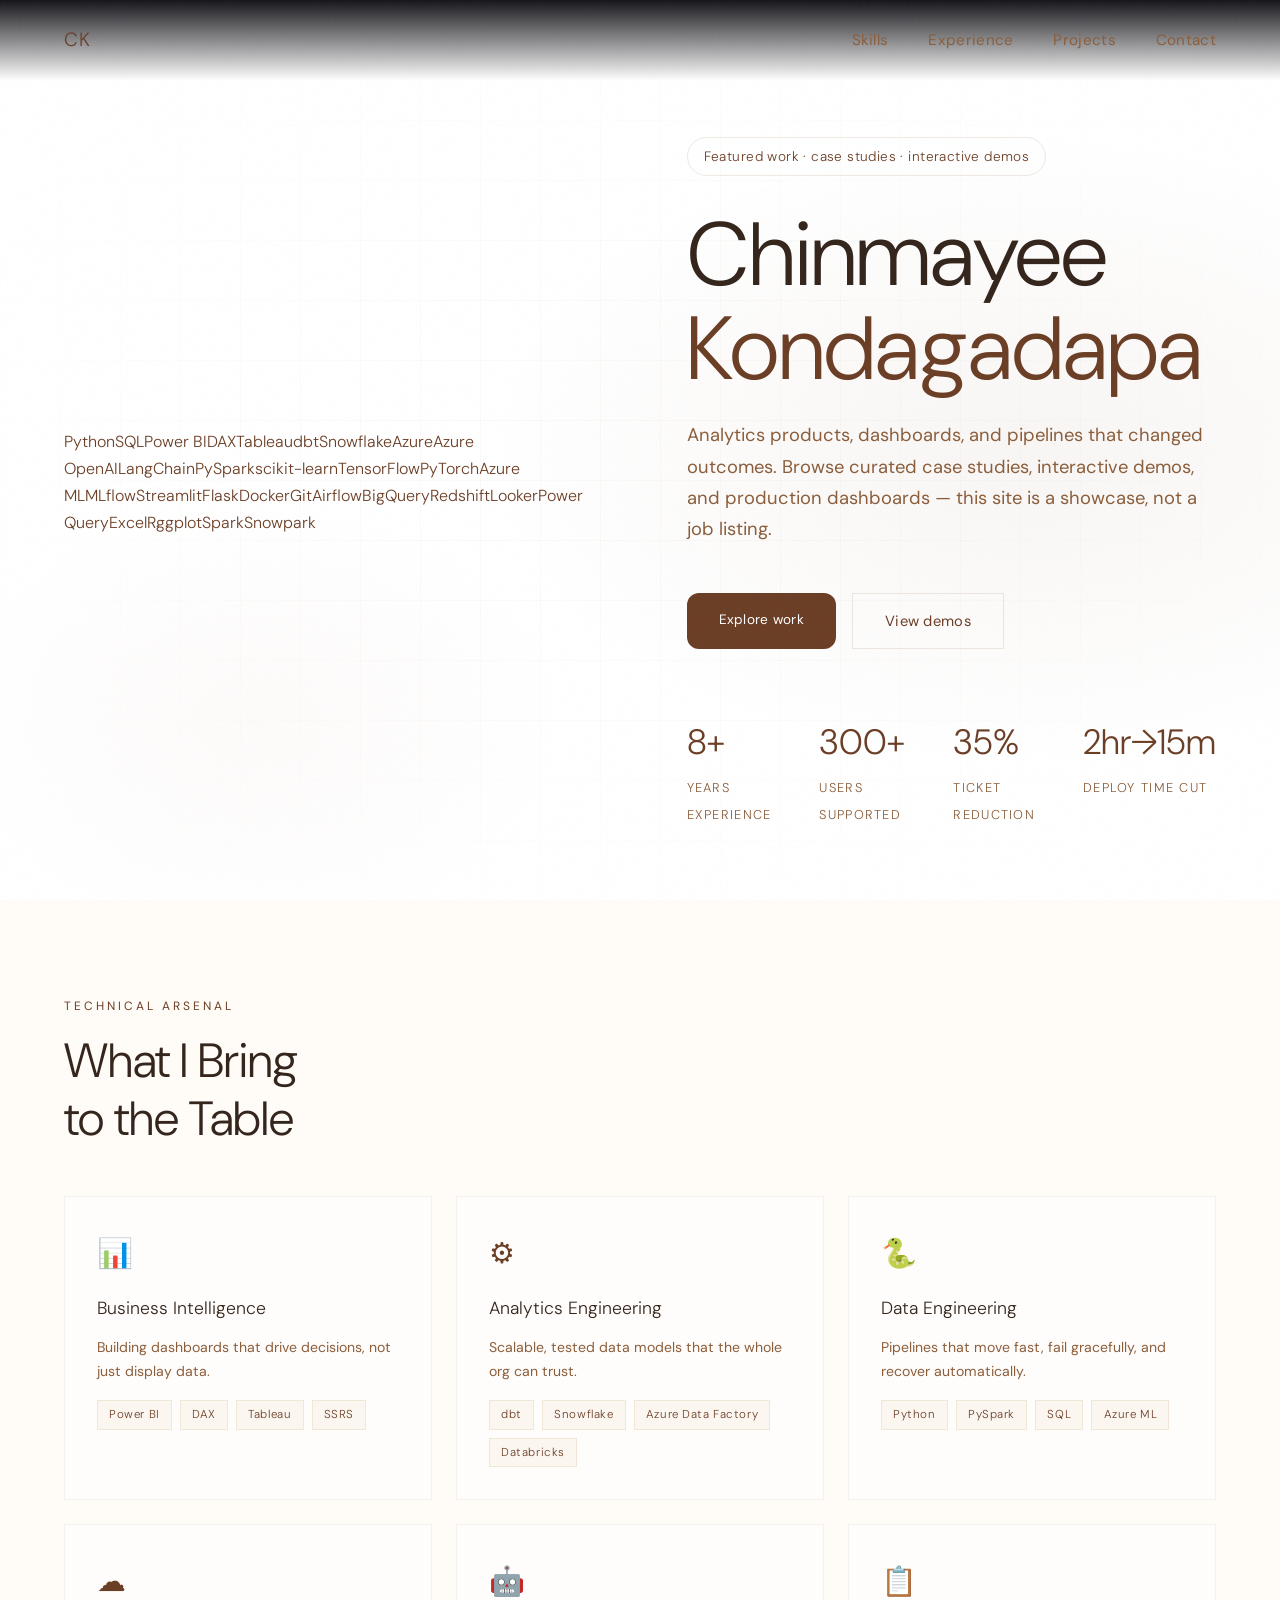
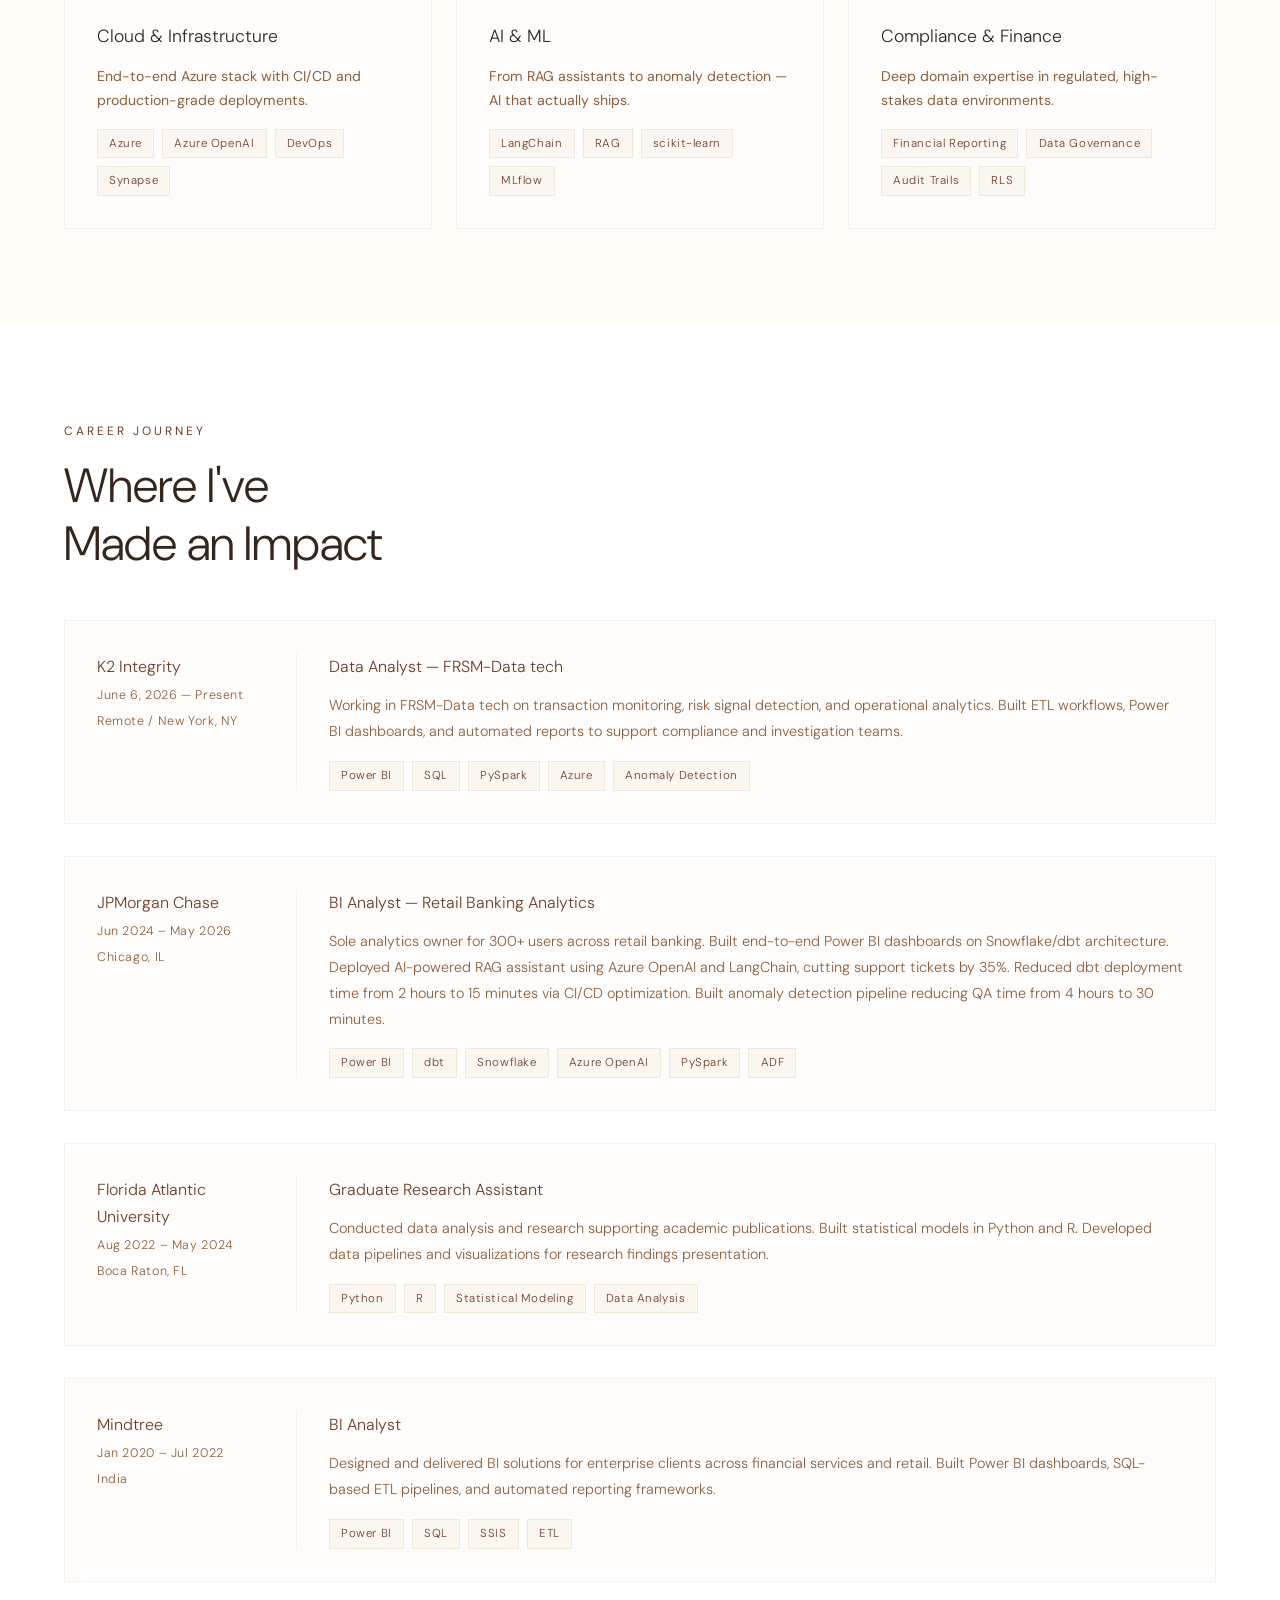
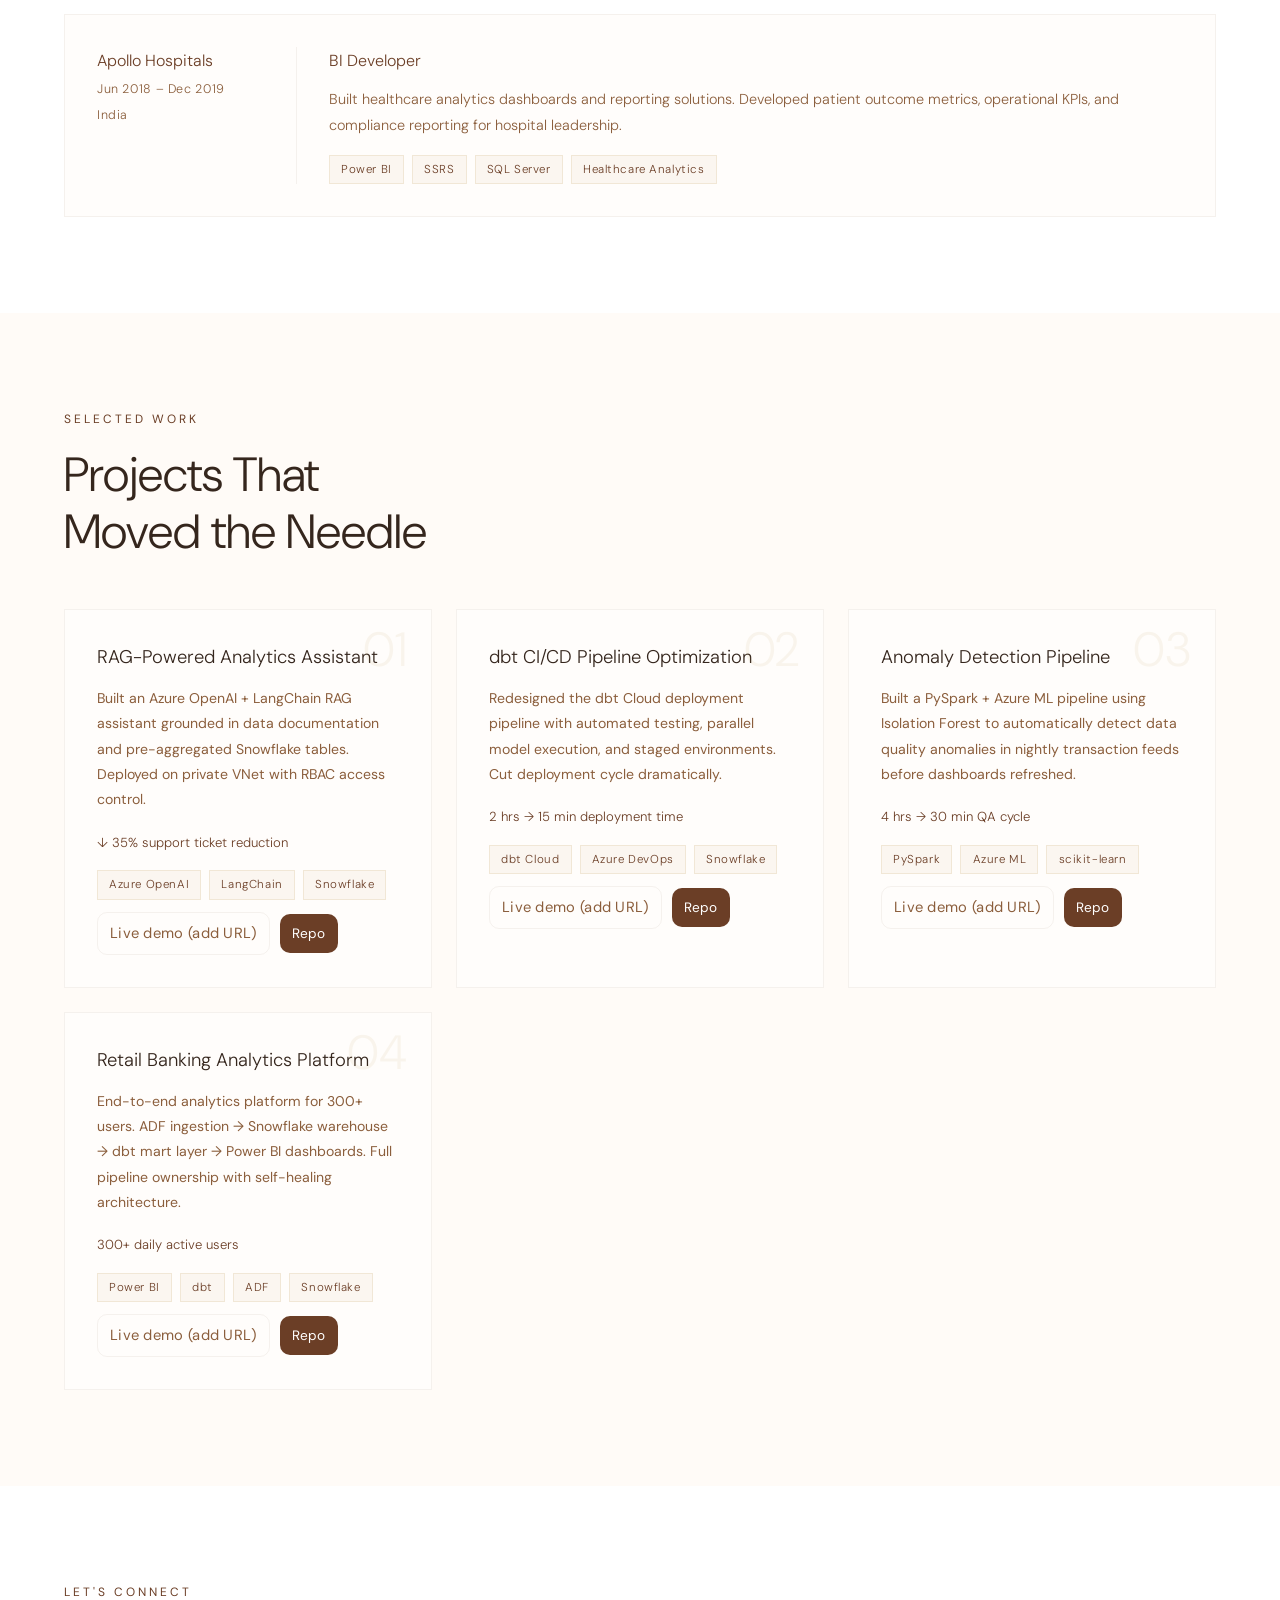
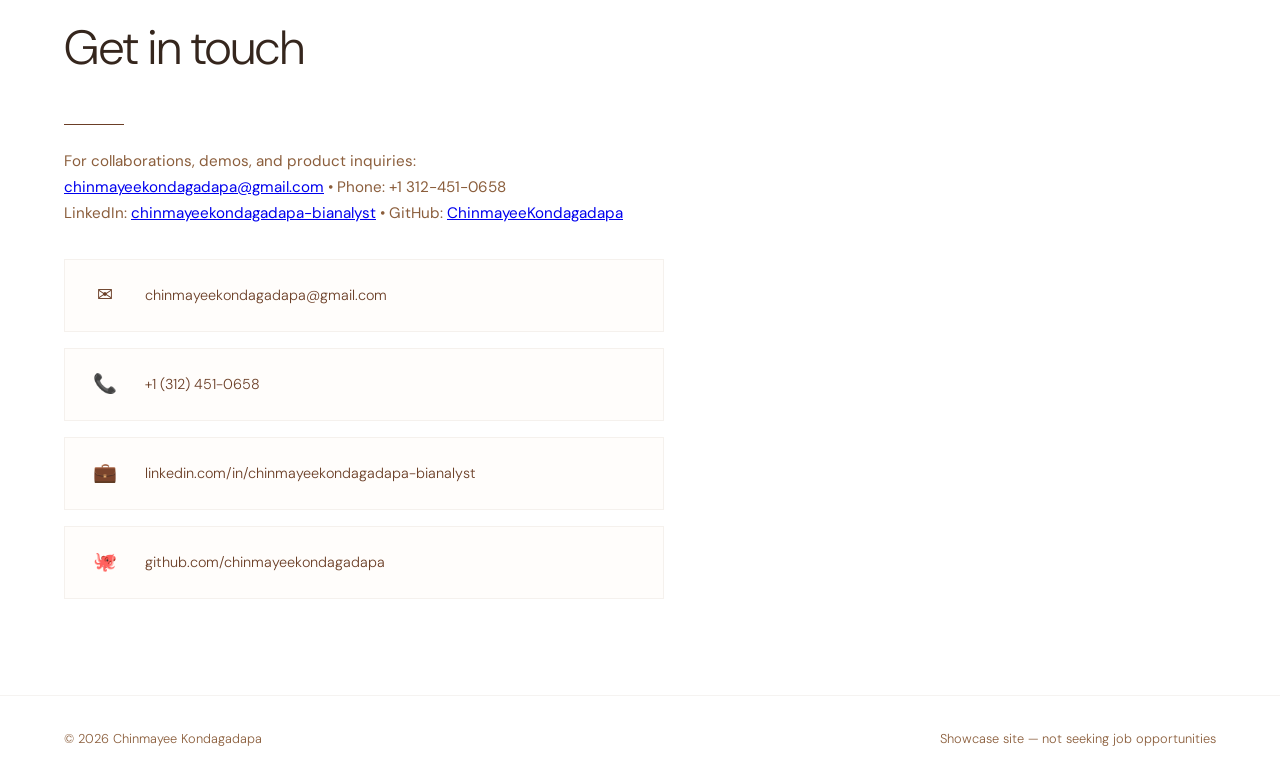
==== commit d776990b: "Enhance: add data-friendly colors, sparkline UI, and minimal interactive chips" ====
--- a/index.html
+++ b/index.html
@@ -6,25 +6,29 @@
 <title>Chinmayee Kondagadapa | Senior BI Analyst & Analytics Engineer</title>
 <link href="https://fonts.googleapis.com/css2?family=DM+Serif+Display:ital@0;1&family=DM+Sans:wght@300;400;500;600&display=swap" rel="stylesheet">
 <style>  :root {
-  /* FORCE: ensure white background and brown text despite prefers-color-scheme */
-  html, body { background: #ffffff !important; color: var(--text) !important; }
-    --bg: #ffffff; /* solid white background */
-    --bg2: #fffaf6;
+    --bg: #ffffff; /* white */
+    --bg2: #fffbf7; /* subtle cream */
     --surface: #fffdfb;
     --border: rgba(92,51,23,0.06);
-    --accent: #6b3e26; /* deep warm brown */
-    --accent2: #b88a6d; /* soft brown */
+    --accent: #6b3e26; /* brown */
+    --accent2: #b88a6d; /* light brown */
+    --accent-teal: #0b7880;
+    --accent-amber: #c58f2e;
+    --accent-indigo: #4b6cb7;
+    --chart-1: #6aa3a0; /* for sparklines */
+    --chart-2: #b88a6d;
+    --chart-3: #4b6cb7;
     --text: #6b3e26; /* main text brown */
     --muted: #8b5e3c; /* muted brown */
+    --muted-2: #a1876a;
     --white: #ffffff;
 
-    /* Brown palette (heading shades) */
-    --brown-900:#35261d; /* darkest */
+    --brown-900:#35261d;
     --brown-800:#4a3628;
     --brown-700:#6b4a38;
-    --brown-600:#8b5e3c; /* accent */
+    --brown-600:#8b5e3c;
     --brown-500:#a57757;
-    --brown-400:#cfae92; /* accent2 */
+    --brown-400:#cfae92;
     --brown-200:#fff6f1;
 
     --brown-h1:var(--brown-900);
@@ -563,6 +567,15 @@
   }
   /* Ensure body background uses white */
   body { background: var(--bg) !important; color: var(--text) !important; }
+
+
+  /* Minimal data UI: sparkline + card micro-interactions */
+  .sparkline { width: 100%; height: 38px; display:block; }
+  .project-card { transition: transform 220ms ease, box-shadow 220ms ease; }
+  .project-card:hover { transform: translateY(-6px); box-shadow: 0 10px 30px rgba(50,40,30,0.08); }
+  .spark-meta { font-size: 0.78rem; color: var(--muted); margin-top:6px; }
+  .filter-chip { cursor:pointer; background:transparent; border:1px solid rgba(107,62,38,0.08); padding:6px 10px; border-radius:999px; color:var(--accent); }
+  .filter-chip.active { background: linear-gradient(90deg, rgba(107,62,38,0.06), rgba(184,138,109,0.04)); box-shadow: inset 0 -2px 0 rgba(107,62,38,0.04); }
 
 </style>
 </head>
@@ -965,5 +978,30 @@
   });
 </script>
 
+
+<script>
+// Simple sparkline renderer for elements with data-sparkline="v1,v2,.."
+function renderSparkline(el, values, color){
+  const w=el.clientWidth; const h=38; const canvas=document.createElement('canvas');
+  canvas.width=w; canvas.height=h; canvas.style.width='100%'; canvas.style.height=h+'px';
+  el.innerHTML=''; el.appendChild(canvas);
+  const ctx=canvas.getContext('2d');
+  const vals=values.map(Number); const max=Math.max(...vals); const min=Math.min(...vals);
+  const range=max-min||1; const pad=4;
+  ctx.strokeStyle=color||getComputedStyle(document.documentElement).getPropertyValue('--chart-1').trim();
+  ctx.lineWidth=2; ctx.beginPath();
+  vals.forEach((v,i)=>{ const x=pad + (i/(vals.length-1||1))*(w-pad*2); const y=h - pad - ((v-min)/range)*(h-pad*2); if(i===0) ctx.moveTo(x,y); else ctx.lineTo(x,y); });
+  ctx.stroke();
+  // fill gradient
+  const grad=ctx.createLinearGradient(0,0,0,h); grad.addColorStop(0, color+'22'); grad.addColorStop(1,'rgba(255,255,255,0)');
+  ctx.lineTo(w-pad,h-pad); ctx.lineTo(pad,h-pad); ctx.closePath(); ctx.fillStyle=grad; ctx.fill();
+}
+function initSparklines(){ document.querySelectorAll('[data-sparkline]').forEach(el=>{ try{ const vals=el.getAttribute('data-sparkline').split(','); const color=el.getAttribute('data-sparkline-color') || getComputedStyle(document.documentElement).getPropertyValue('--chart-1').trim(); renderSparkline(el, vals, color); }catch(e){console.warn(e)} }); }
+window.addEventListener('resize', ()=>{ document.querySelectorAll('[data-sparkline]').forEach(el=> initSparklines()); });
+window.addEventListener('load', initSparklines);
+// simple interactive filter chips example
+window.addEventListener('load', ()=>{ document.querySelectorAll('.filter-chip').forEach(chip=> chip.addEventListener('click', ()=>{ chip.classList.toggle('active'); const tag=chip.textContent.trim().toLowerCase(); document.querySelectorAll('.project-card').forEach(card=>{ if(!chip.classList.contains('active')){ card.style.display='block'; } else { const tags=card.getAttribute('data-tags')||''; card.style.display = tags.toLowerCase().includes(tag) ? 'block' : 'none'; } }); })); });
+</script>
+
 </body>
 </html>
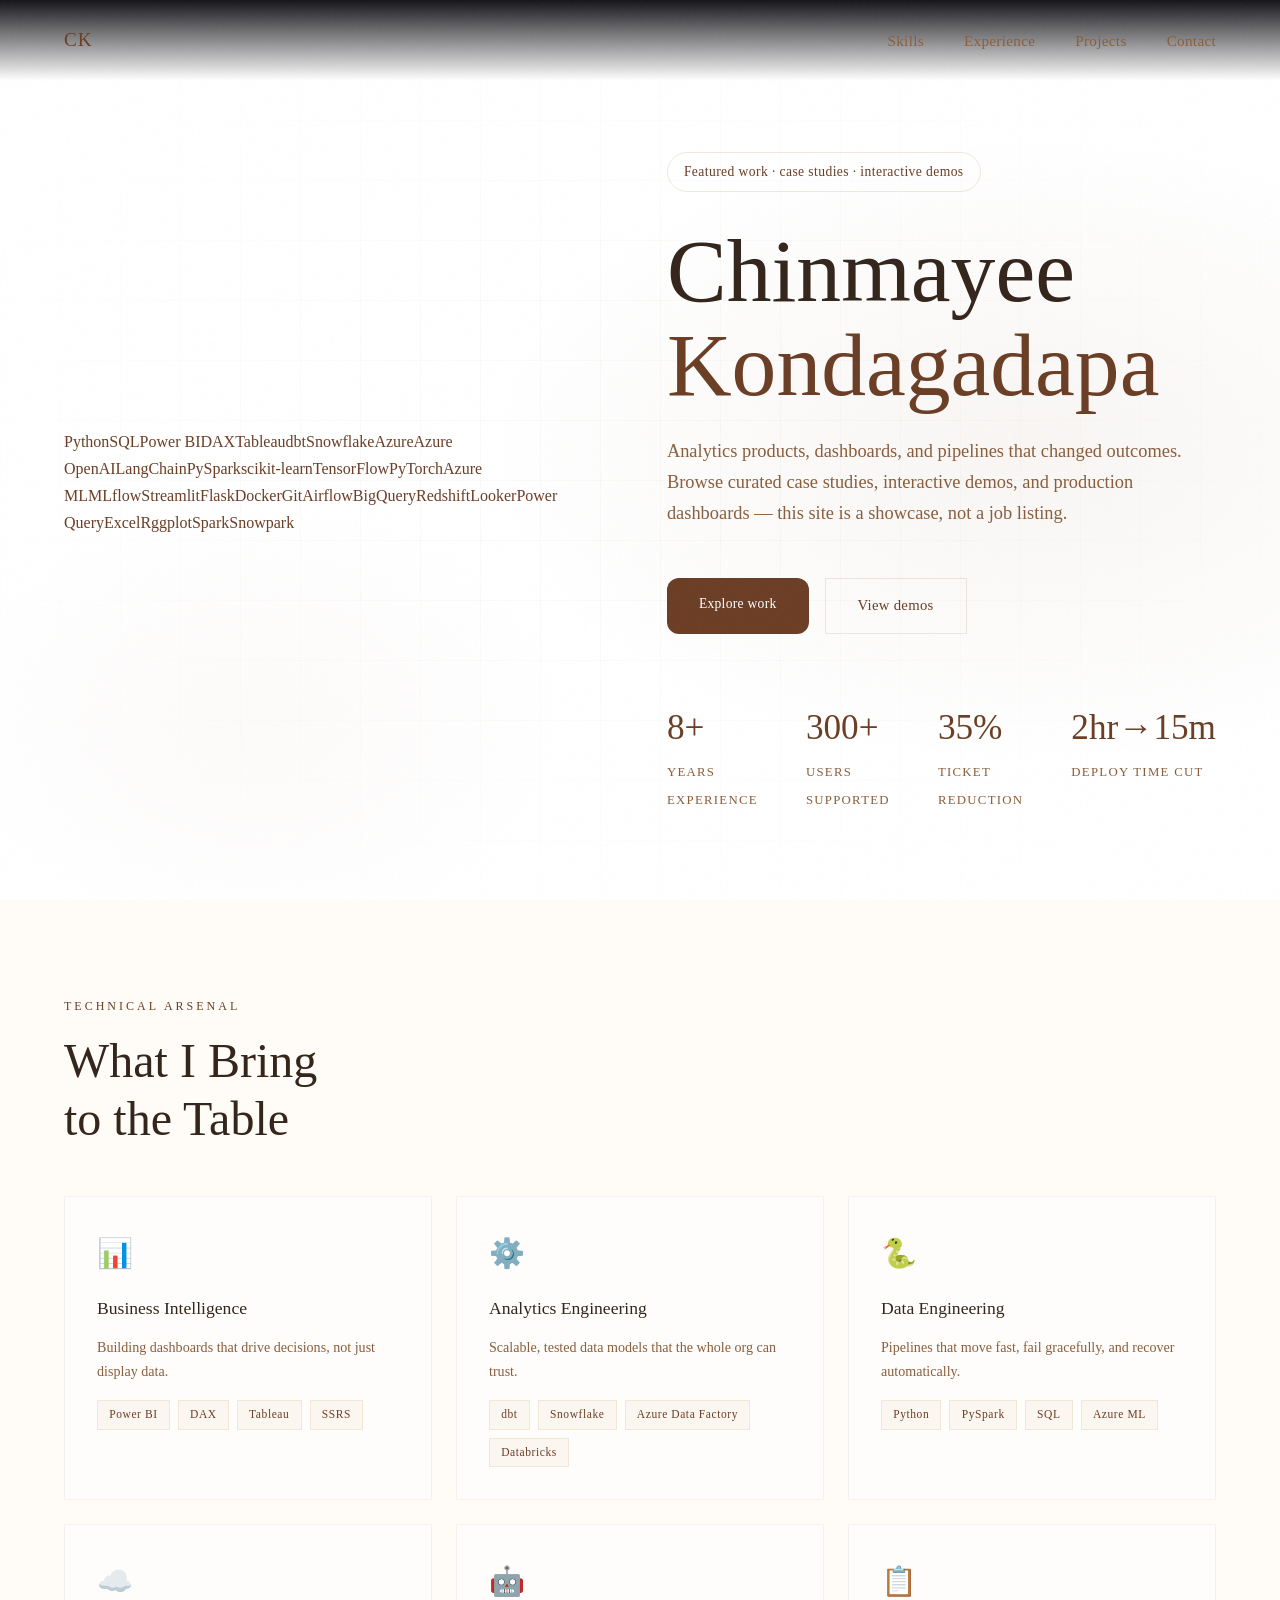
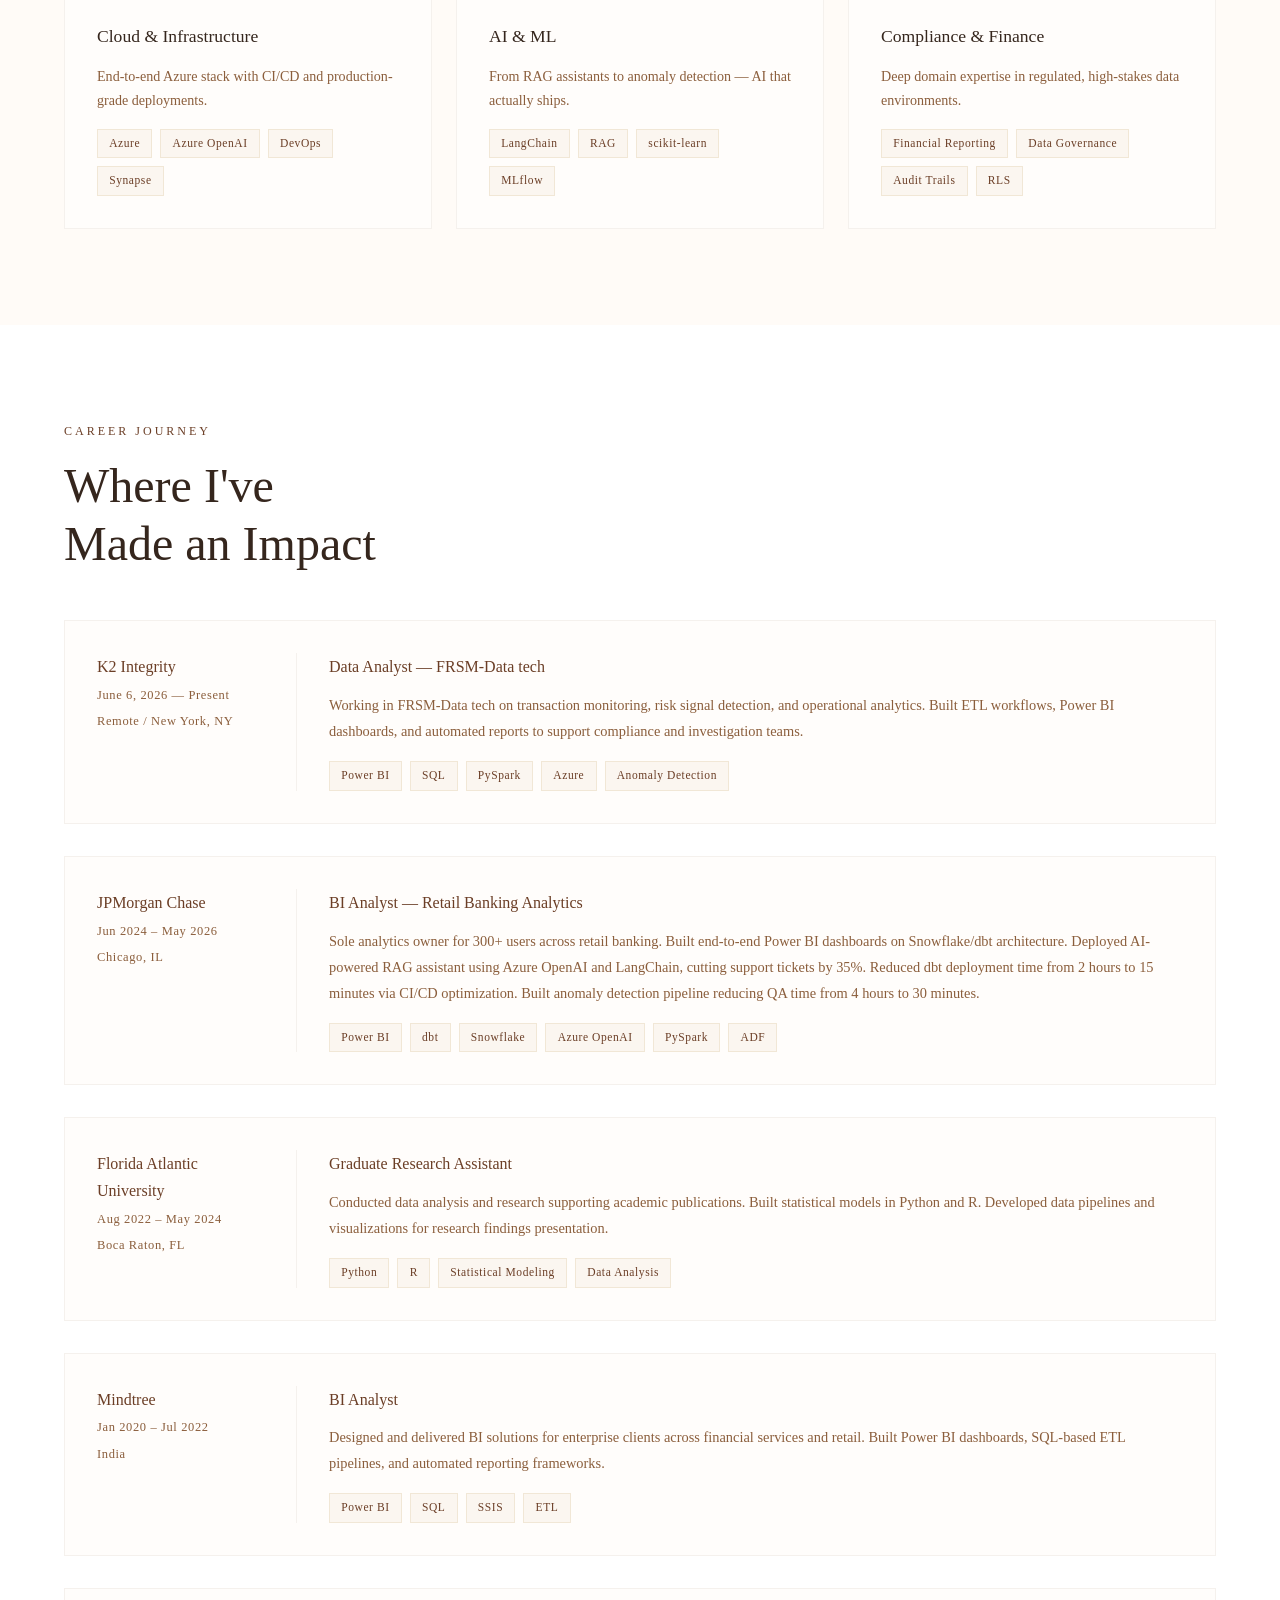
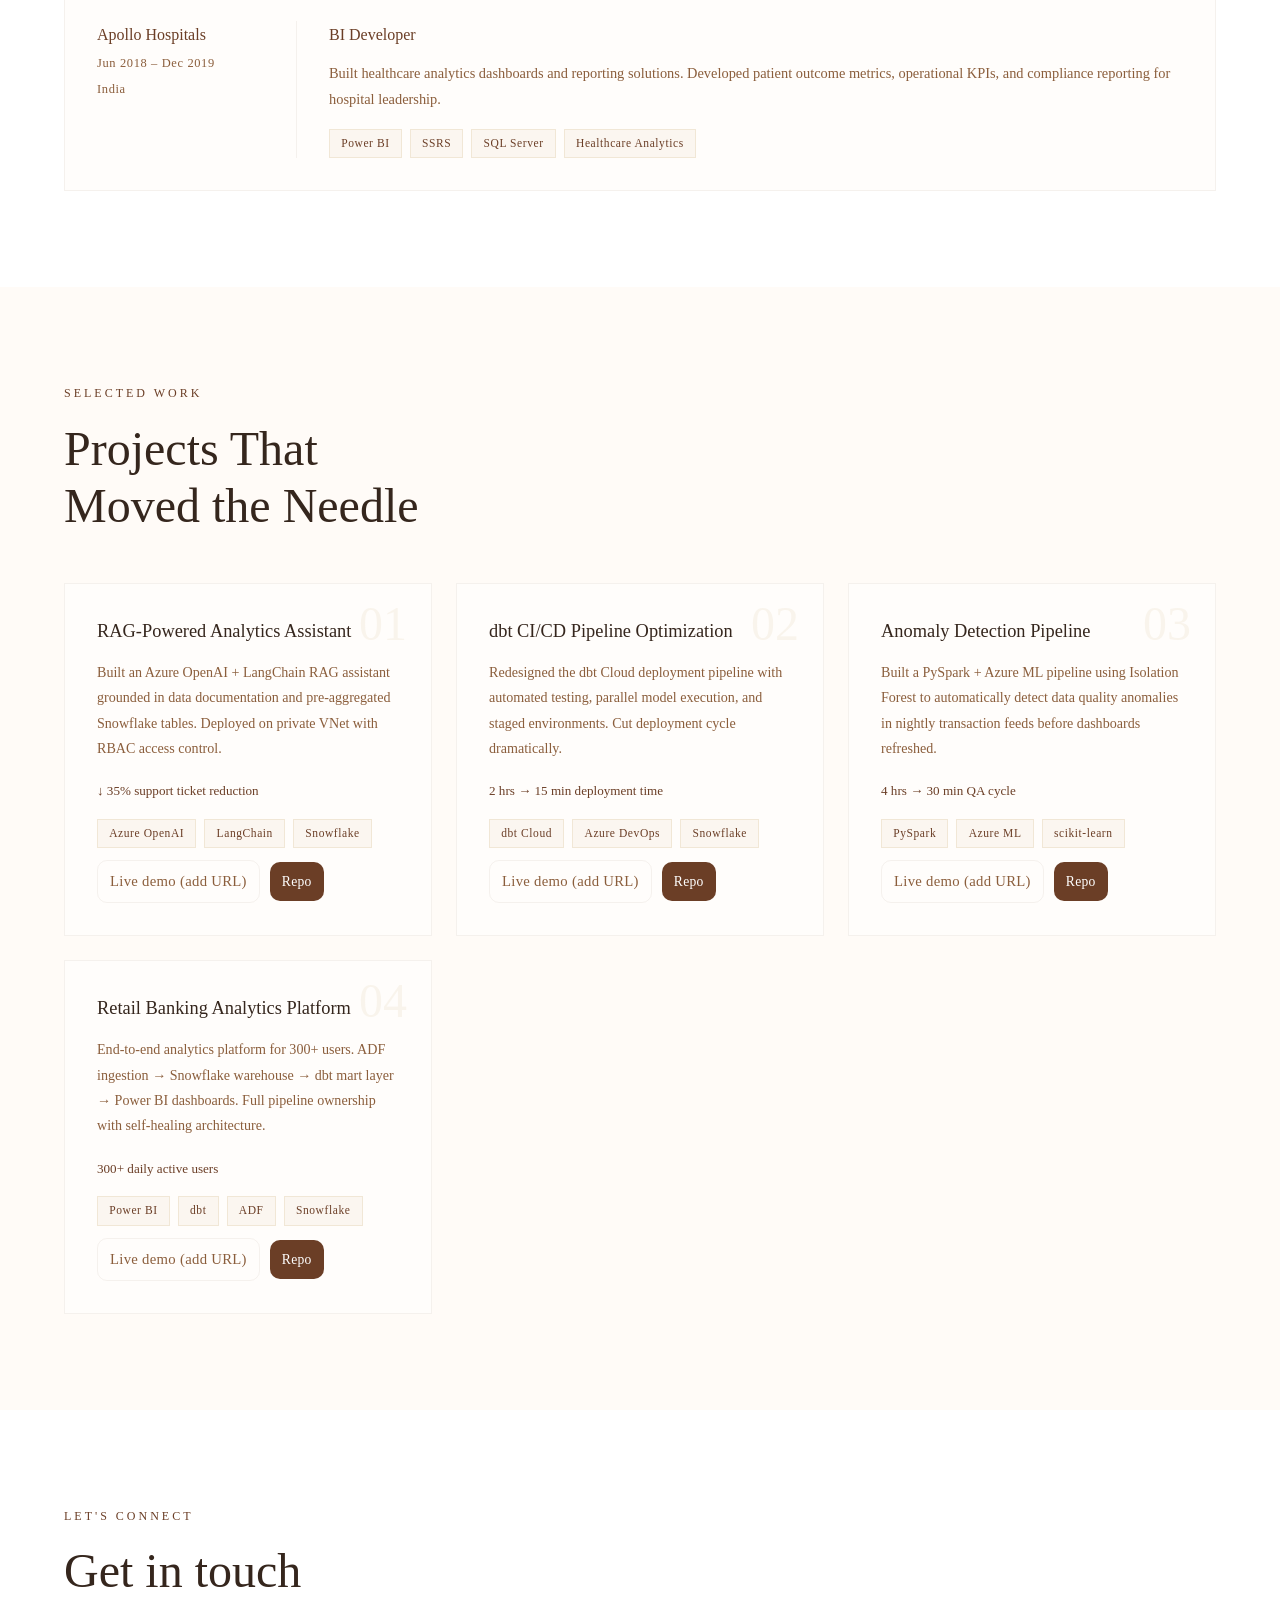
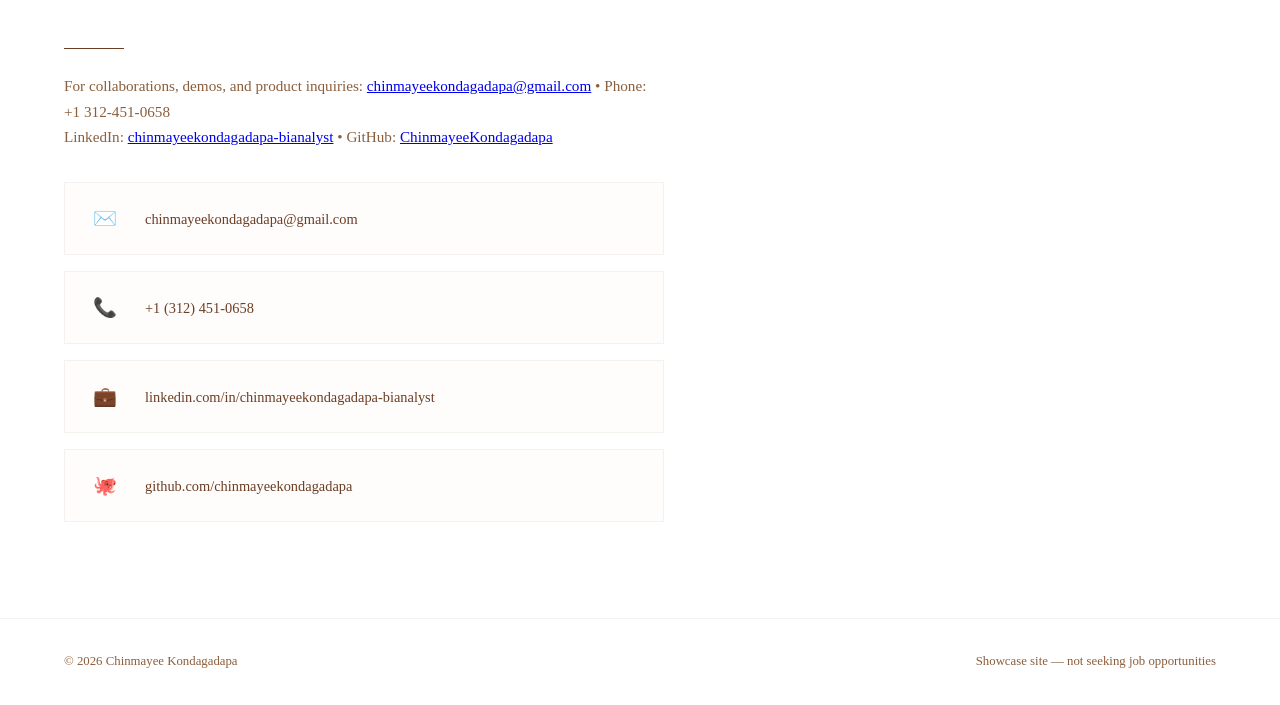
==== commit 32ff7d4d: "Style: set site font to Times New Roman (system serif)" ====
--- a/index.html
+++ b/index.html
@@ -4,7 +4,7 @@
 <meta charset="UTF-8">
 <meta name="viewport" content="width=device-width, initial-scale=1.0">
 <title>Chinmayee Kondagadapa | Senior BI Analyst & Analytics Engineer</title>
-<link href="https://fonts.googleapis.com/css2?family=DM+Serif+Display:ital@0;1&family=DM+Sans:wght@300;400;500;600&display=swap" rel="stylesheet">
+<!-- removed Google Fonts; using Times New Roman -->
 <style>  :root {
     --bg: #ffffff; /* white */
     --bg2: #fffbf7; /* subtle cream */
@@ -38,22 +38,22 @@
 
   /* Enforce no-bold typography globally */
     html, body, *, *::before, *::after {
-    font-weight: 300 !important;
-    font-family: 'DM Sans', Inter, system-ui, -apple-system, "Segoe UI", Roboto, "Helvetica Neue", Arial !important;
+    font-family: 'Times New Roman', Times, serif !important;
+    font-style: normal !important;
+    font-weight: 400 !important;
     -webkit-font-smoothing: antialiased;
     text-rendering: optimizeLegibility;
     font-synthesis: none !important;
-    font-style: normal !important;
   }
 
   /* Enforce no-bold typography globally */
     html, body, *, *::before, *::after {
-    font-weight: 300 !important;
-    font-family: 'DM Sans', Inter, system-ui, -apple-system, "Segoe UI", Roboto, "Helvetica Neue", Arial !important;
+    font-family: 'Times New Roman', Times, serif !important;
+    font-style: normal !important;
+    font-weight: 400 !important;
     -webkit-font-smoothing: antialiased;
     text-rendering: optimizeLegibility;
     font-synthesis: none !important;
-    font-style: normal !important;
   }
 
   * { margin: 0; padding: 0; box-sizing: border-box; }
@@ -63,7 +63,7 @@
   body {
     background: var(--bg);
     color: var(--text);
-    font-family: 'Caveat', 'Great Vibes', cursive;
+    font-family: 'Times New Roman', Times, serif;
     font-weight: 300;
     line-height: 1.7;
     overflow-x: hidden;
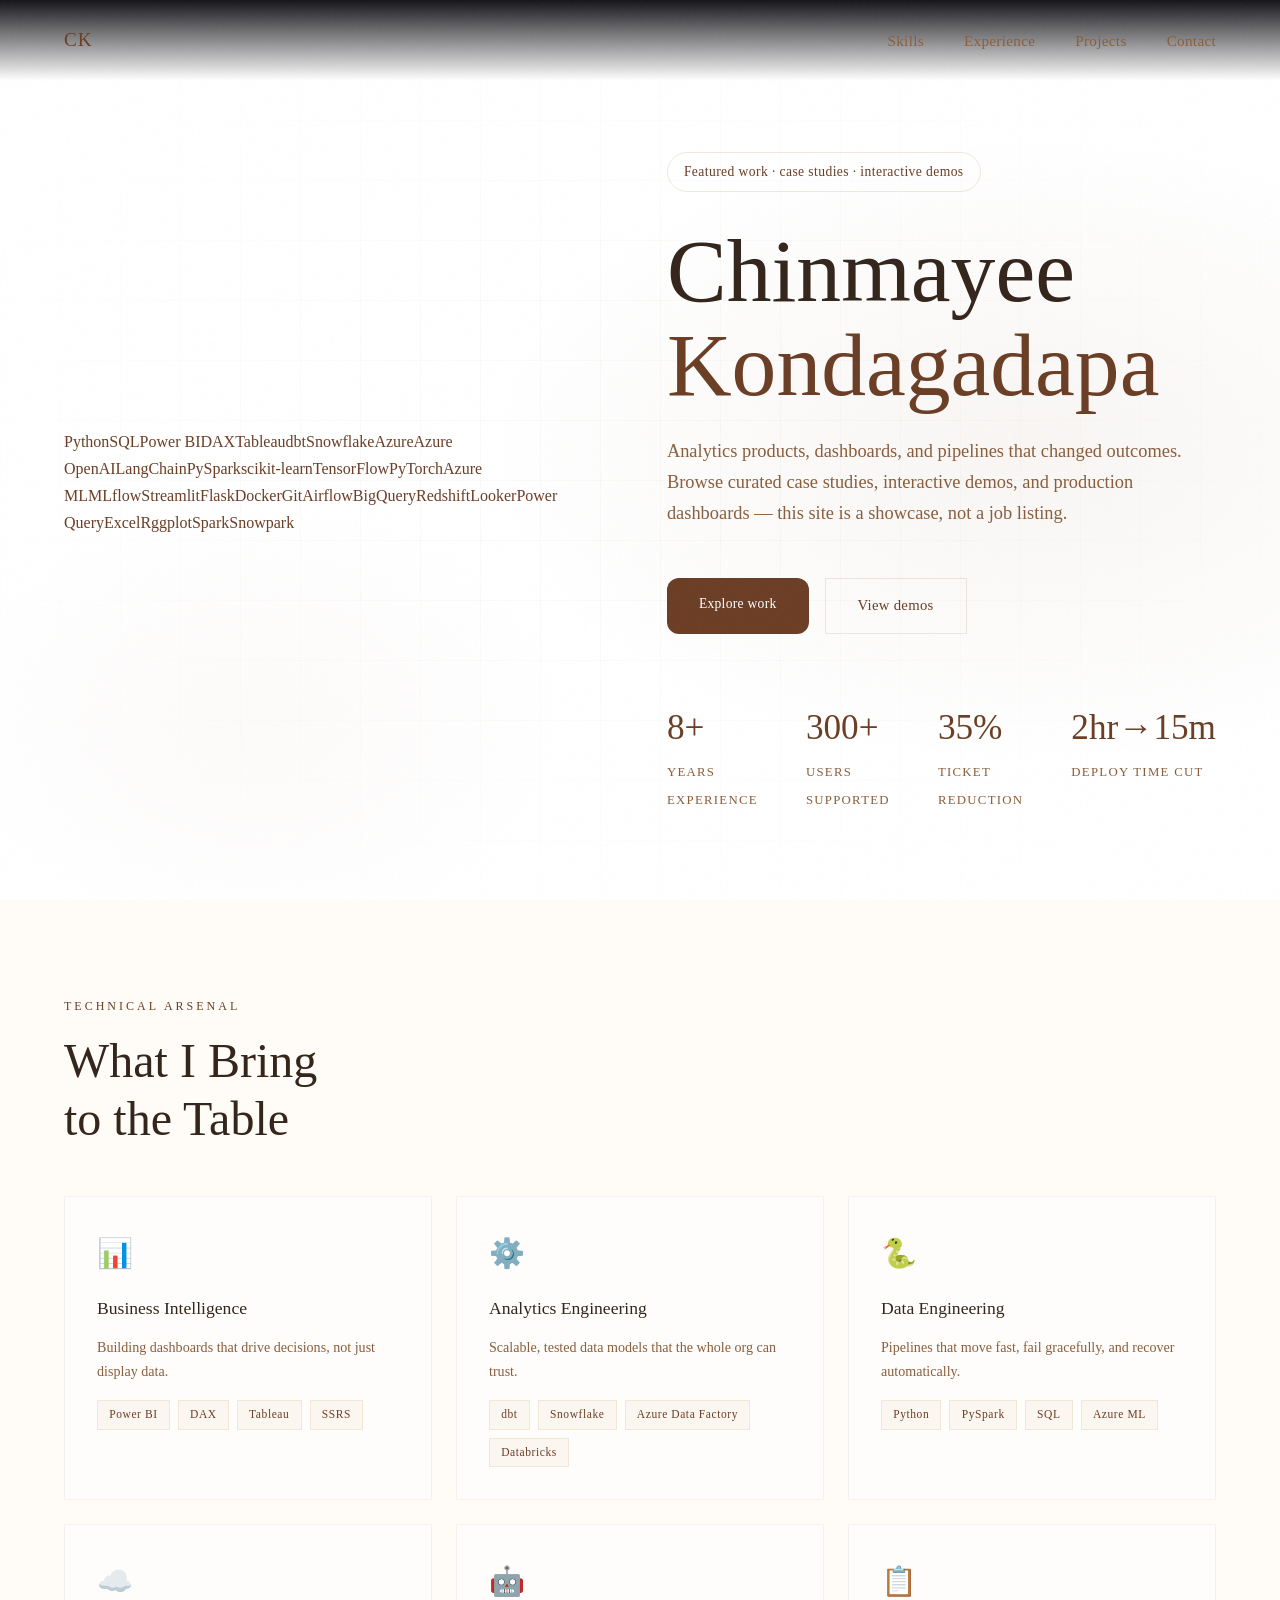
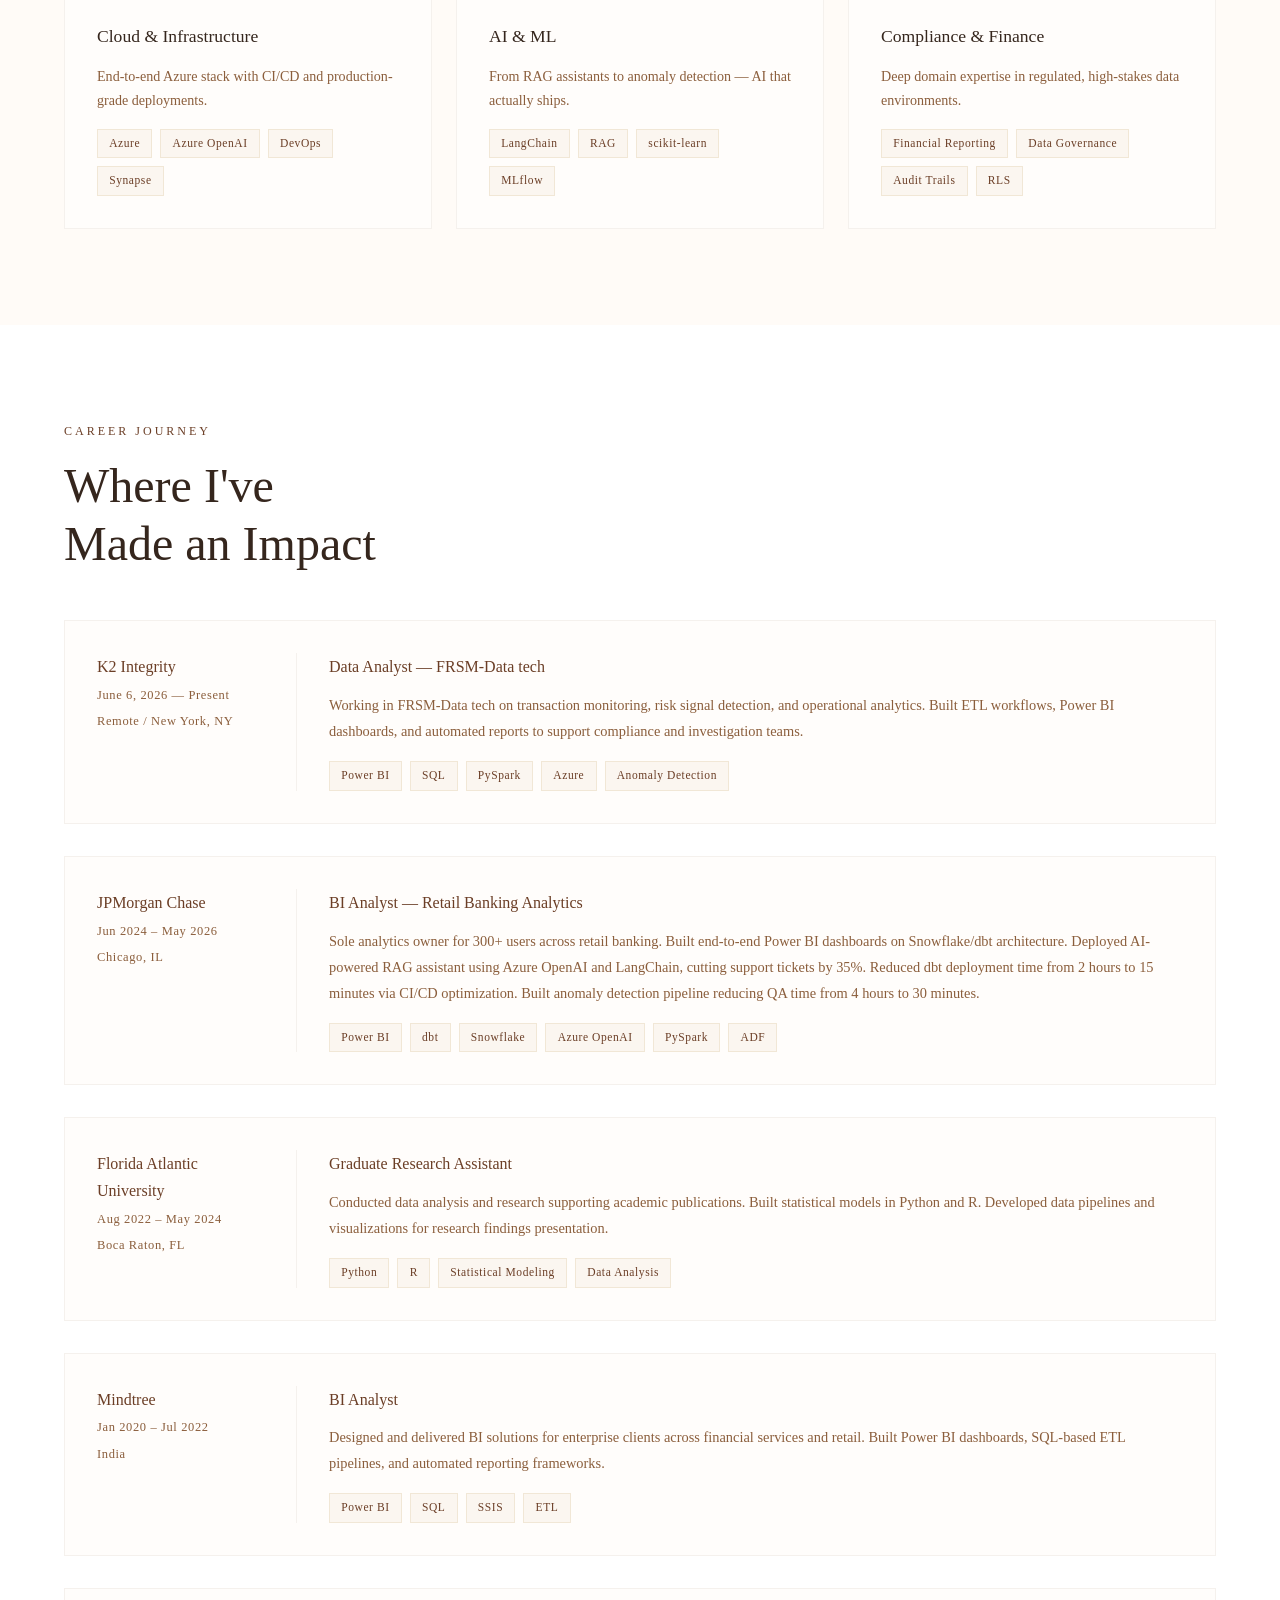
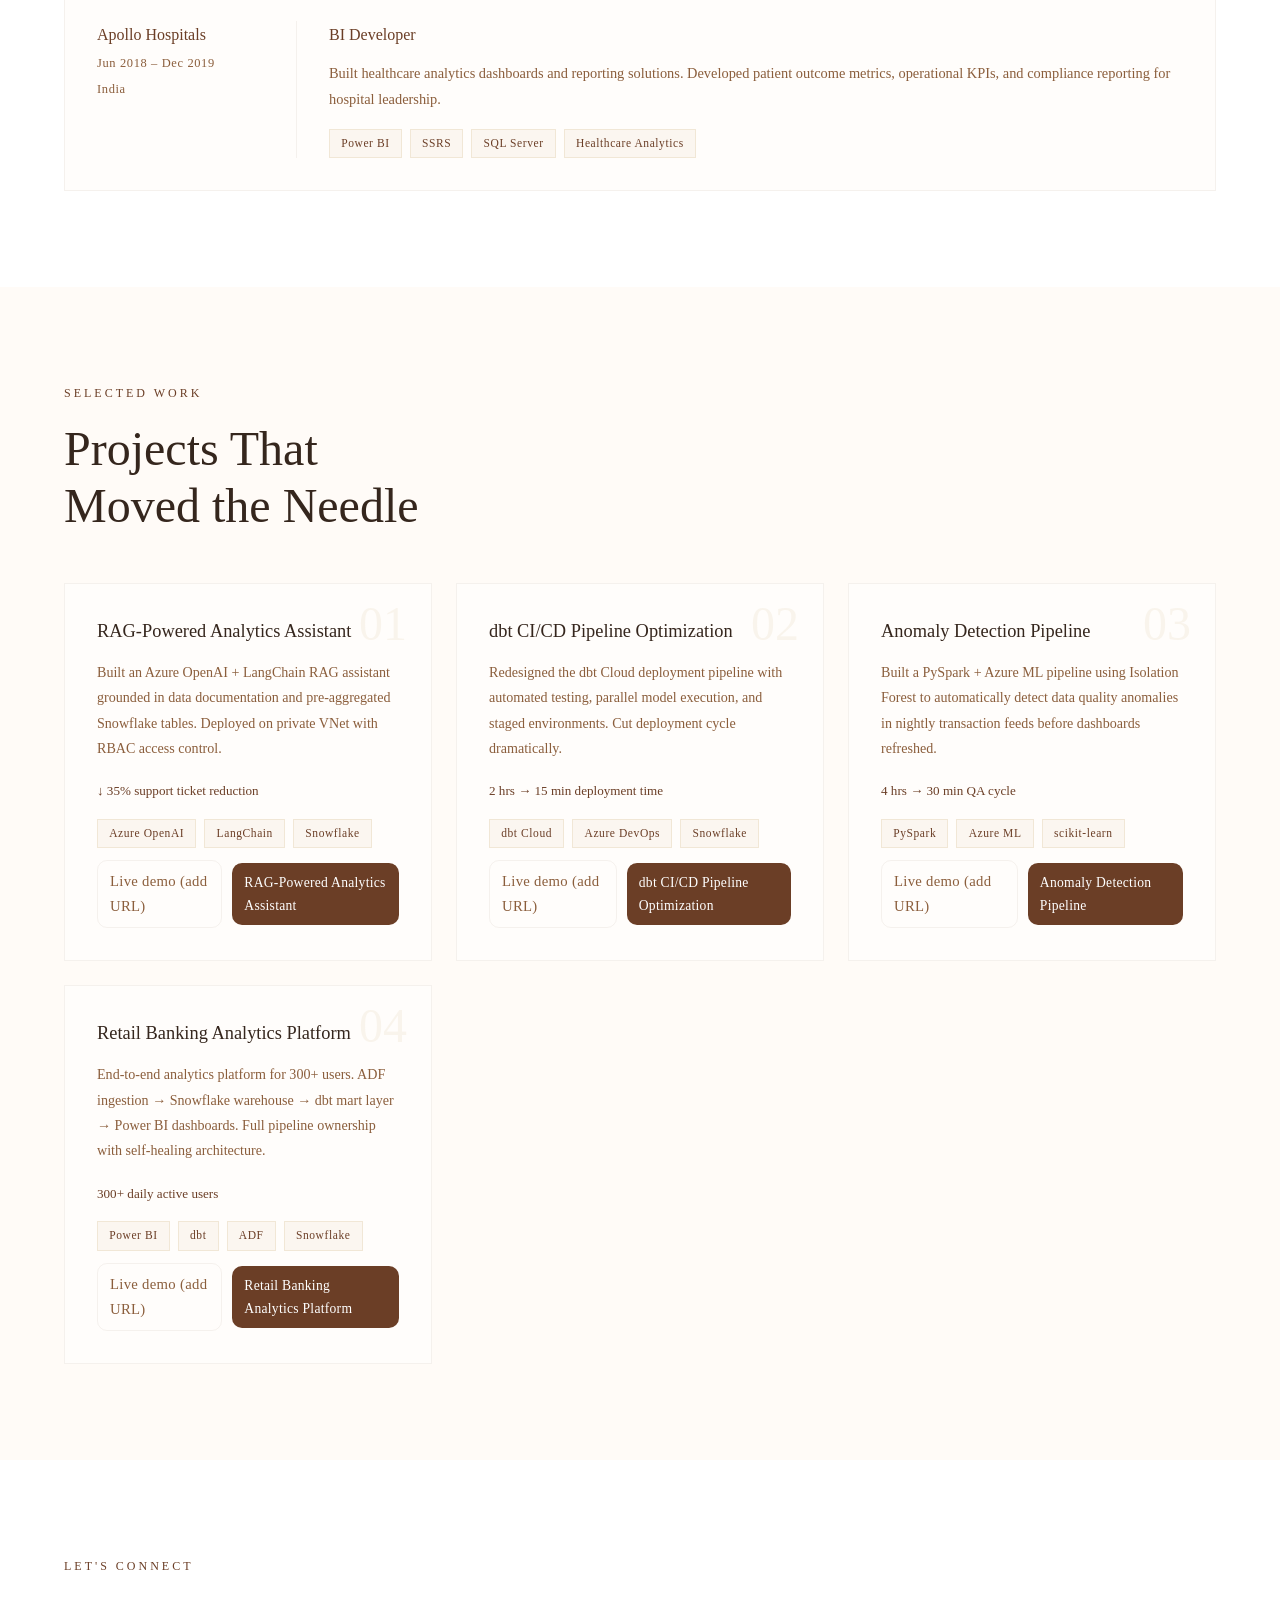
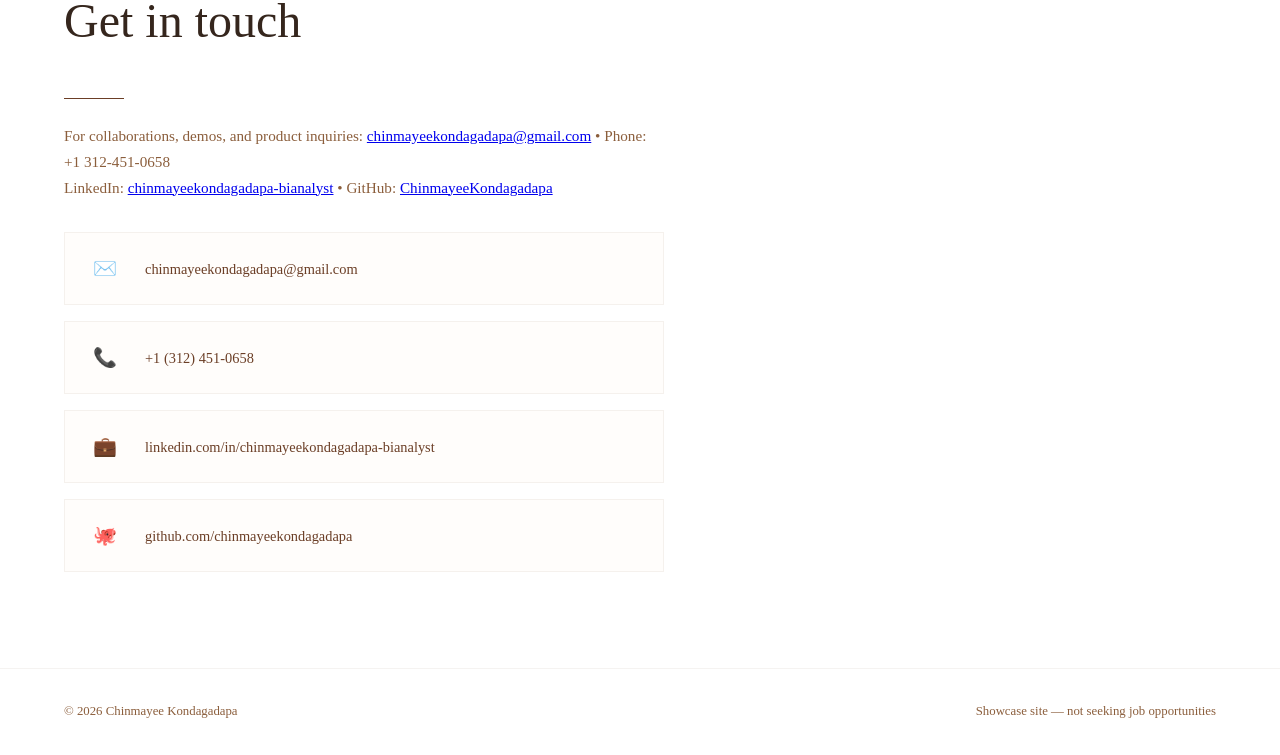
==== commit aed4ad50: "Update project link labels to headlines Co-authored-by: Copilot App <223556219+Copilot@users.noreply" ====
--- a/index.html
+++ b/index.html
@@ -799,7 +799,7 @@
       </div>
       <div class="project-links" style="margin-top:12px;display:flex;gap:10px;align-items:center">
         <a class="btn-ghost" href="#" aria-disabled="true" style="padding:8px 12px;border-radius:10px;background:transparent;border:1px solid var(--border);color:var(--muted);text-decoration:none">Live demo (add URL)</a>
-        <a class="btn-primary" href="https://github.com/ChinmayeeKondagadapa" target="_blank" style="padding:8px 12px;border-radius:10px;text-decoration:none">Repo</a>
+        <a class="btn-primary" href="https://github.com/ChinmayeeKondagadapa" target="_blank" style="padding:8px 12px;border-radius:10px;text-decoration:none">RAG-Powered Analytics Assistant</a>
       </div>
     </div>
     <div class="project-card reveal">
@@ -812,7 +812,7 @@
       </div>
       <div class="project-links" style="margin-top:12px;display:flex;gap:10px;align-items:center">
         <a class="btn-ghost" href="#" aria-disabled="true" style="padding:8px 12px;border-radius:10px;background:transparent;border:1px solid var(--border);color:var(--muted);text-decoration:none">Live demo (add URL)</a>
-        <a class="btn-primary" href="https://github.com/ChinmayeeKondagadapa" target="_blank" style="padding:8px 12px;border-radius:10px;text-decoration:none">Repo</a>
+        <a class="btn-primary" href="https://github.com/ChinmayeeKondagadapa" target="_blank" style="padding:8px 12px;border-radius:10px;text-decoration:none">dbt CI/CD Pipeline Optimization</a>
       </div>
     </div>
     <div class="project-card reveal">
@@ -825,7 +825,7 @@
       </div>
       <div class="project-links" style="margin-top:12px;display:flex;gap:10px;align-items:center">
         <a class="btn-ghost" href="#" aria-disabled="true" style="padding:8px 12px;border-radius:10px;background:transparent;border:1px solid var(--border);color:var(--muted);text-decoration:none">Live demo (add URL)</a>
-        <a class="btn-primary" href="https://github.com/ChinmayeeKondagadapa" target="_blank" style="padding:8px 12px;border-radius:10px;text-decoration:none">Repo</a>
+        <a class="btn-primary" href="https://github.com/ChinmayeeKondagadapa" target="_blank" style="padding:8px 12px;border-radius:10px;text-decoration:none">Anomaly Detection Pipeline</a>
       </div>
     </div>
     <div class="project-card reveal">
@@ -838,7 +838,7 @@
       </div>
       <div class="project-links" style="margin-top:12px;display:flex;gap:10px;align-items:center">
         <a class="btn-ghost" href="#" aria-disabled="true" style="padding:8px 12px;border-radius:10px;background:transparent;border:1px solid var(--border);color:var(--muted);text-decoration:none">Live demo (add URL)</a>
-        <a class="btn-primary" href="https://github.com/ChinmayeeKondagadapa" target="_blank" style="padding:8px 12px;border-radius:10px;text-decoration:none">Repo</a>
+        <a class="btn-primary" href="https://github.com/ChinmayeeKondagadapa" target="_blank" style="padding:8px 12px;border-radius:10px;text-decoration:none">Retail Banking Analytics Platform</a>
       </div>
     </div>
   </div>
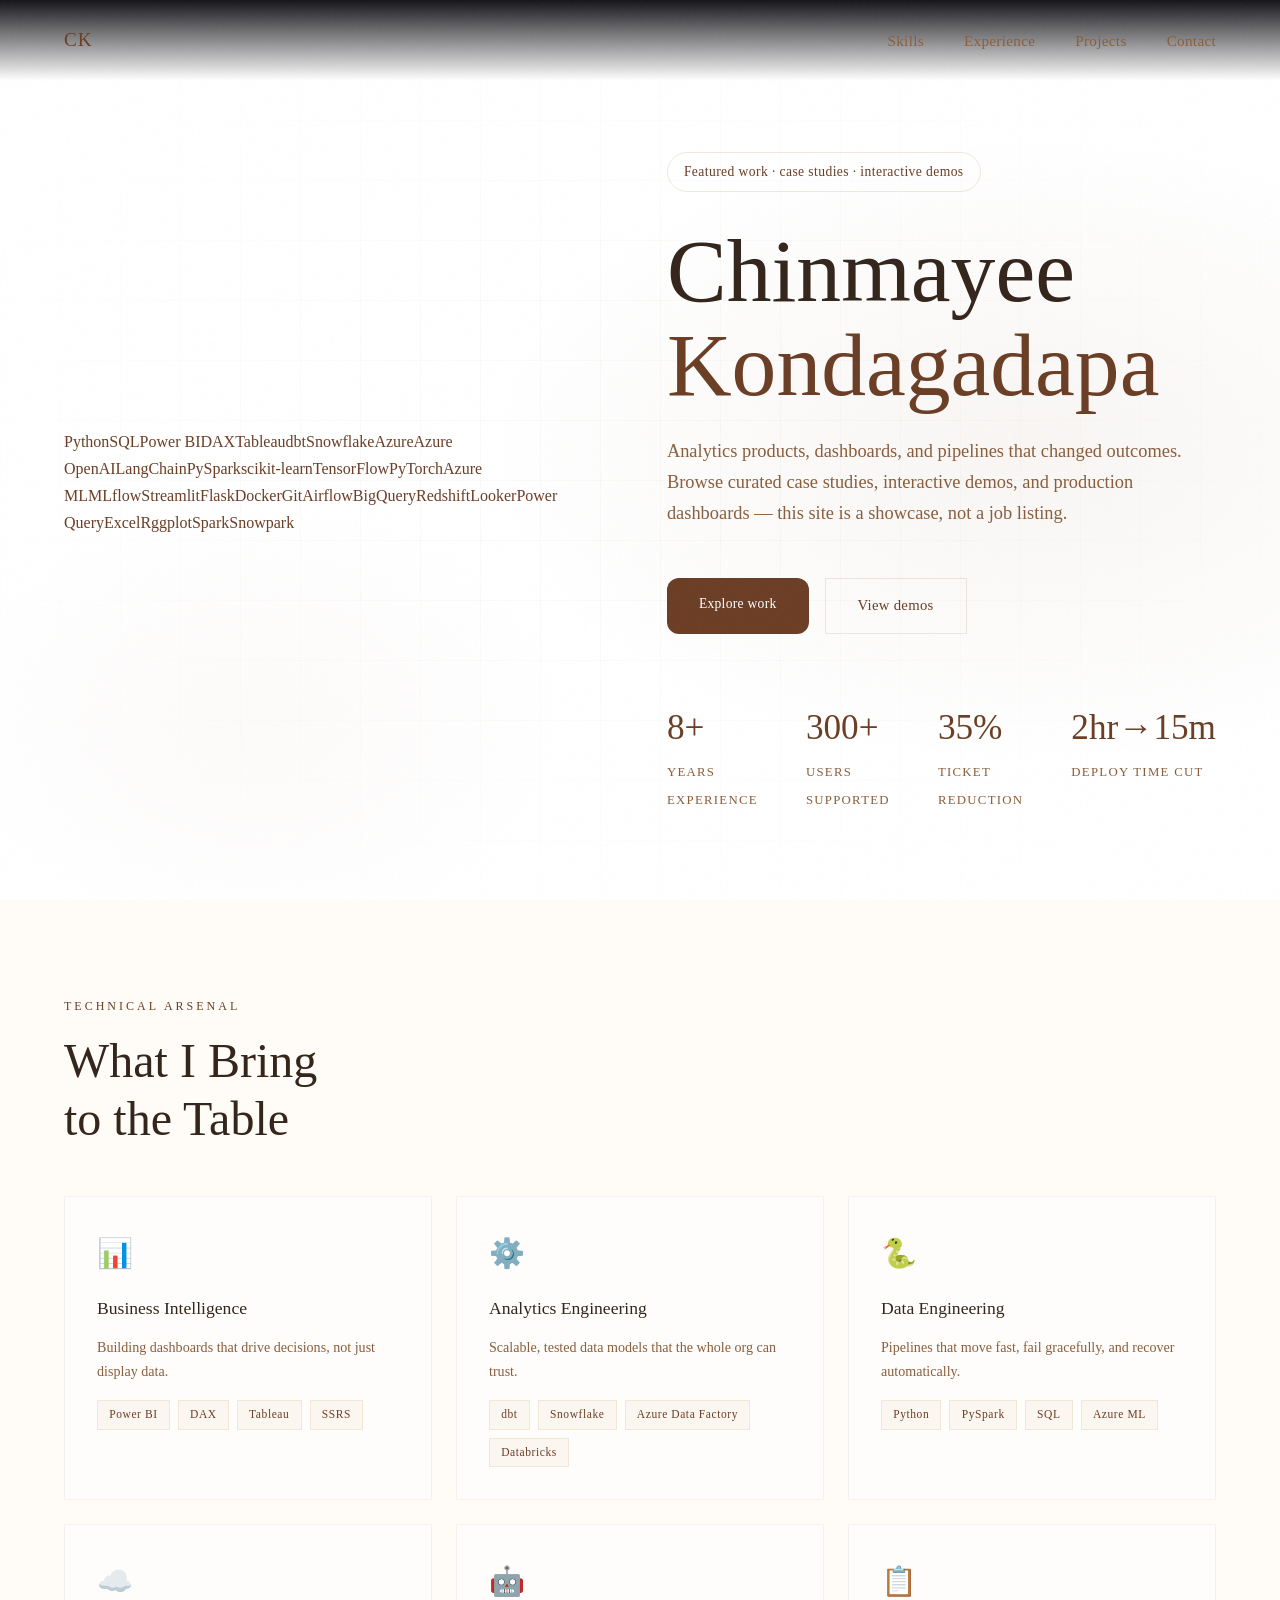
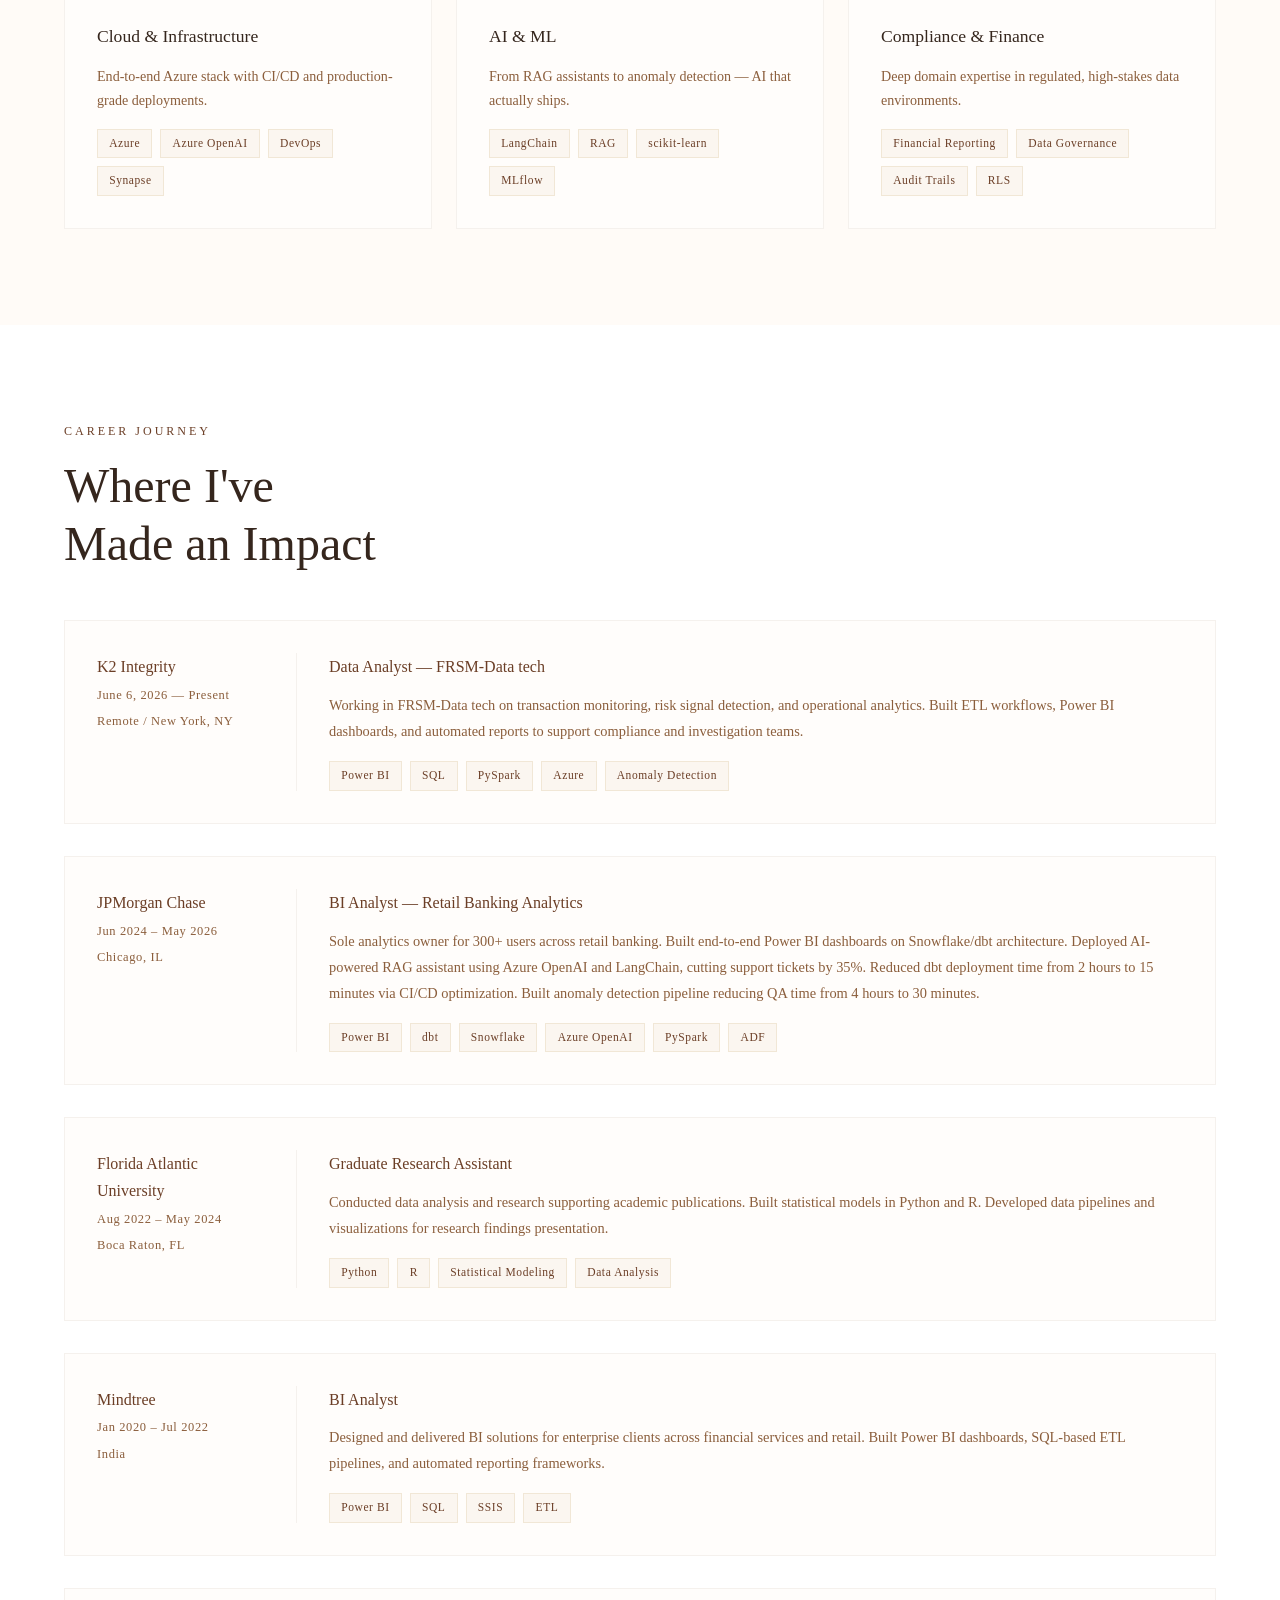
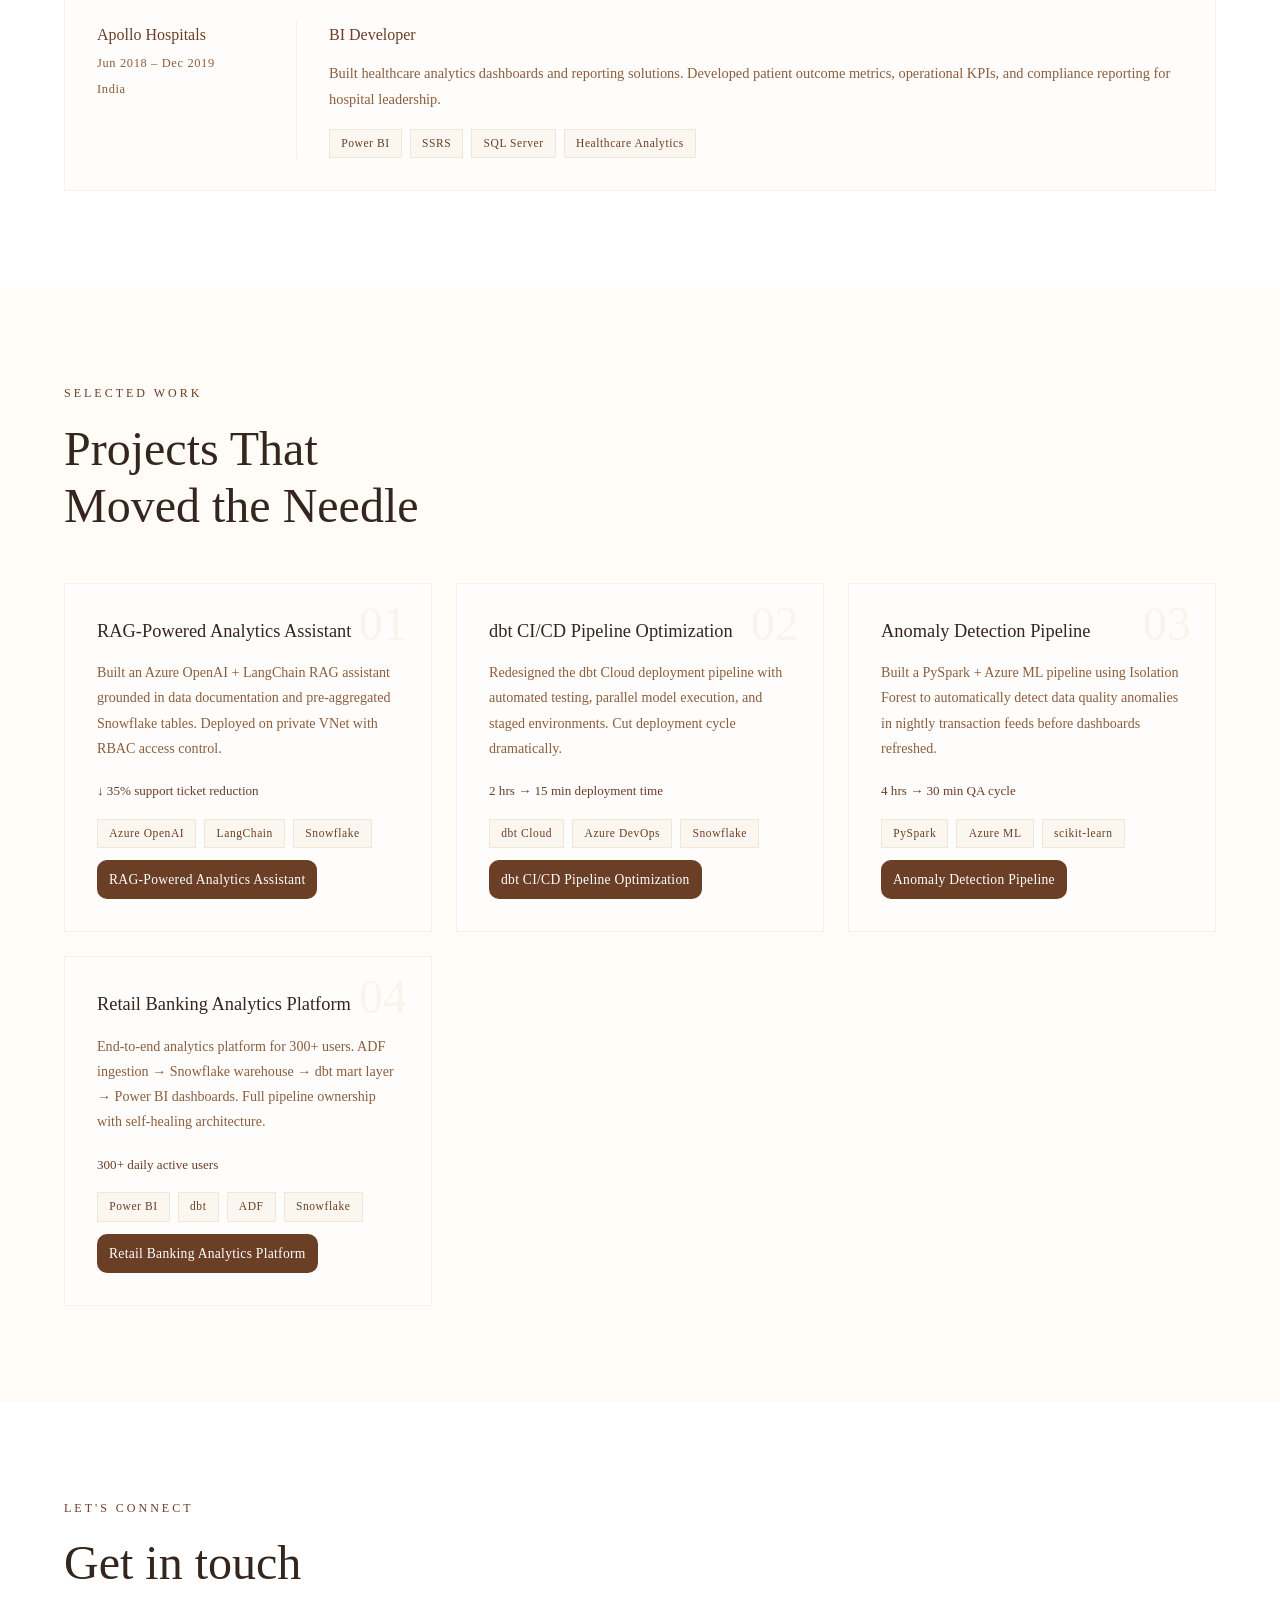
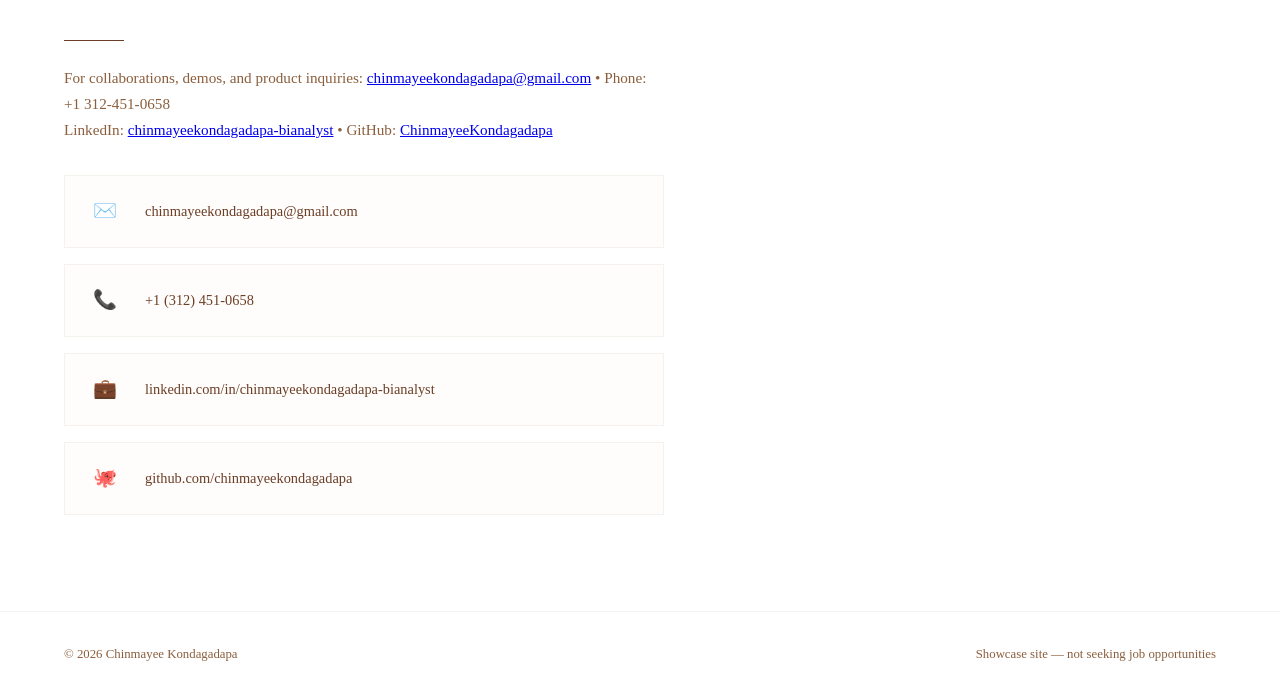
==== commit 16a38576: "Remove live demo buttons; link project cards to local demos Co-authored-by: Copilot App <223556219+C" ====
--- a/index.html
+++ b/index.html
@@ -798,8 +798,7 @@
         <span class="tag">Azure OpenAI</span><span class="tag">LangChain</span><span class="tag">Snowflake</span>
       </div>
       <div class="project-links" style="margin-top:12px;display:flex;gap:10px;align-items:center">
-        <a class="btn-ghost" href="#" aria-disabled="true" style="padding:8px 12px;border-radius:10px;background:transparent;border:1px solid var(--border);color:var(--muted);text-decoration:none">Live demo (add URL)</a>
-        <a class="btn-primary" href="https://github.com/ChinmayeeKondagadapa" target="_blank" style="padding:8px 12px;border-radius:10px;text-decoration:none">RAG-Powered Analytics Assistant</a>
+        <a class="btn-primary" href="/projects/rag-powered-analytics-assistant/" target="_blank" style="padding:8px 12px;border-radius:10px;text-decoration:none">RAG-Powered Analytics Assistant</a>
       </div>
     </div>
     <div class="project-card reveal">
@@ -811,8 +810,7 @@
         <span class="tag">dbt Cloud</span><span class="tag">Azure DevOps</span><span class="tag">Snowflake</span>
       </div>
       <div class="project-links" style="margin-top:12px;display:flex;gap:10px;align-items:center">
-        <a class="btn-ghost" href="#" aria-disabled="true" style="padding:8px 12px;border-radius:10px;background:transparent;border:1px solid var(--border);color:var(--muted);text-decoration:none">Live demo (add URL)</a>
-        <a class="btn-primary" href="https://github.com/ChinmayeeKondagadapa" target="_blank" style="padding:8px 12px;border-radius:10px;text-decoration:none">dbt CI/CD Pipeline Optimization</a>
+        <a class="btn-primary" href="/projects/dbt-ci-cd-pipeline-optimization/" target="_blank" style="padding:8px 12px;border-radius:10px;text-decoration:none">dbt CI/CD Pipeline Optimization</a>
       </div>
     </div>
     <div class="project-card reveal">
@@ -824,8 +822,7 @@
         <span class="tag">PySpark</span><span class="tag">Azure ML</span><span class="tag">scikit-learn</span>
       </div>
       <div class="project-links" style="margin-top:12px;display:flex;gap:10px;align-items:center">
-        <a class="btn-ghost" href="#" aria-disabled="true" style="padding:8px 12px;border-radius:10px;background:transparent;border:1px solid var(--border);color:var(--muted);text-decoration:none">Live demo (add URL)</a>
-        <a class="btn-primary" href="https://github.com/ChinmayeeKondagadapa" target="_blank" style="padding:8px 12px;border-radius:10px;text-decoration:none">Anomaly Detection Pipeline</a>
+        <a class="btn-primary" href="/projects/anomaly-detection-pipeline/" target="_blank" style="padding:8px 12px;border-radius:10px;text-decoration:none">Anomaly Detection Pipeline</a>
       </div>
     </div>
     <div class="project-card reveal">
@@ -837,8 +834,7 @@
         <span class="tag">Power BI</span><span class="tag">dbt</span><span class="tag">ADF</span><span class="tag">Snowflake</span>
       </div>
       <div class="project-links" style="margin-top:12px;display:flex;gap:10px;align-items:center">
-        <a class="btn-ghost" href="#" aria-disabled="true" style="padding:8px 12px;border-radius:10px;background:transparent;border:1px solid var(--border);color:var(--muted);text-decoration:none">Live demo (add URL)</a>
-        <a class="btn-primary" href="https://github.com/ChinmayeeKondagadapa" target="_blank" style="padding:8px 12px;border-radius:10px;text-decoration:none">Retail Banking Analytics Platform</a>
+        <a class="btn-primary" href="/projects/retail-banking-analytics-platform/" target="_blank" style="padding:8px 12px;border-radius:10px;text-decoration:none">Retail Banking Analytics Platform</a>
       </div>
     </div>
   </div>
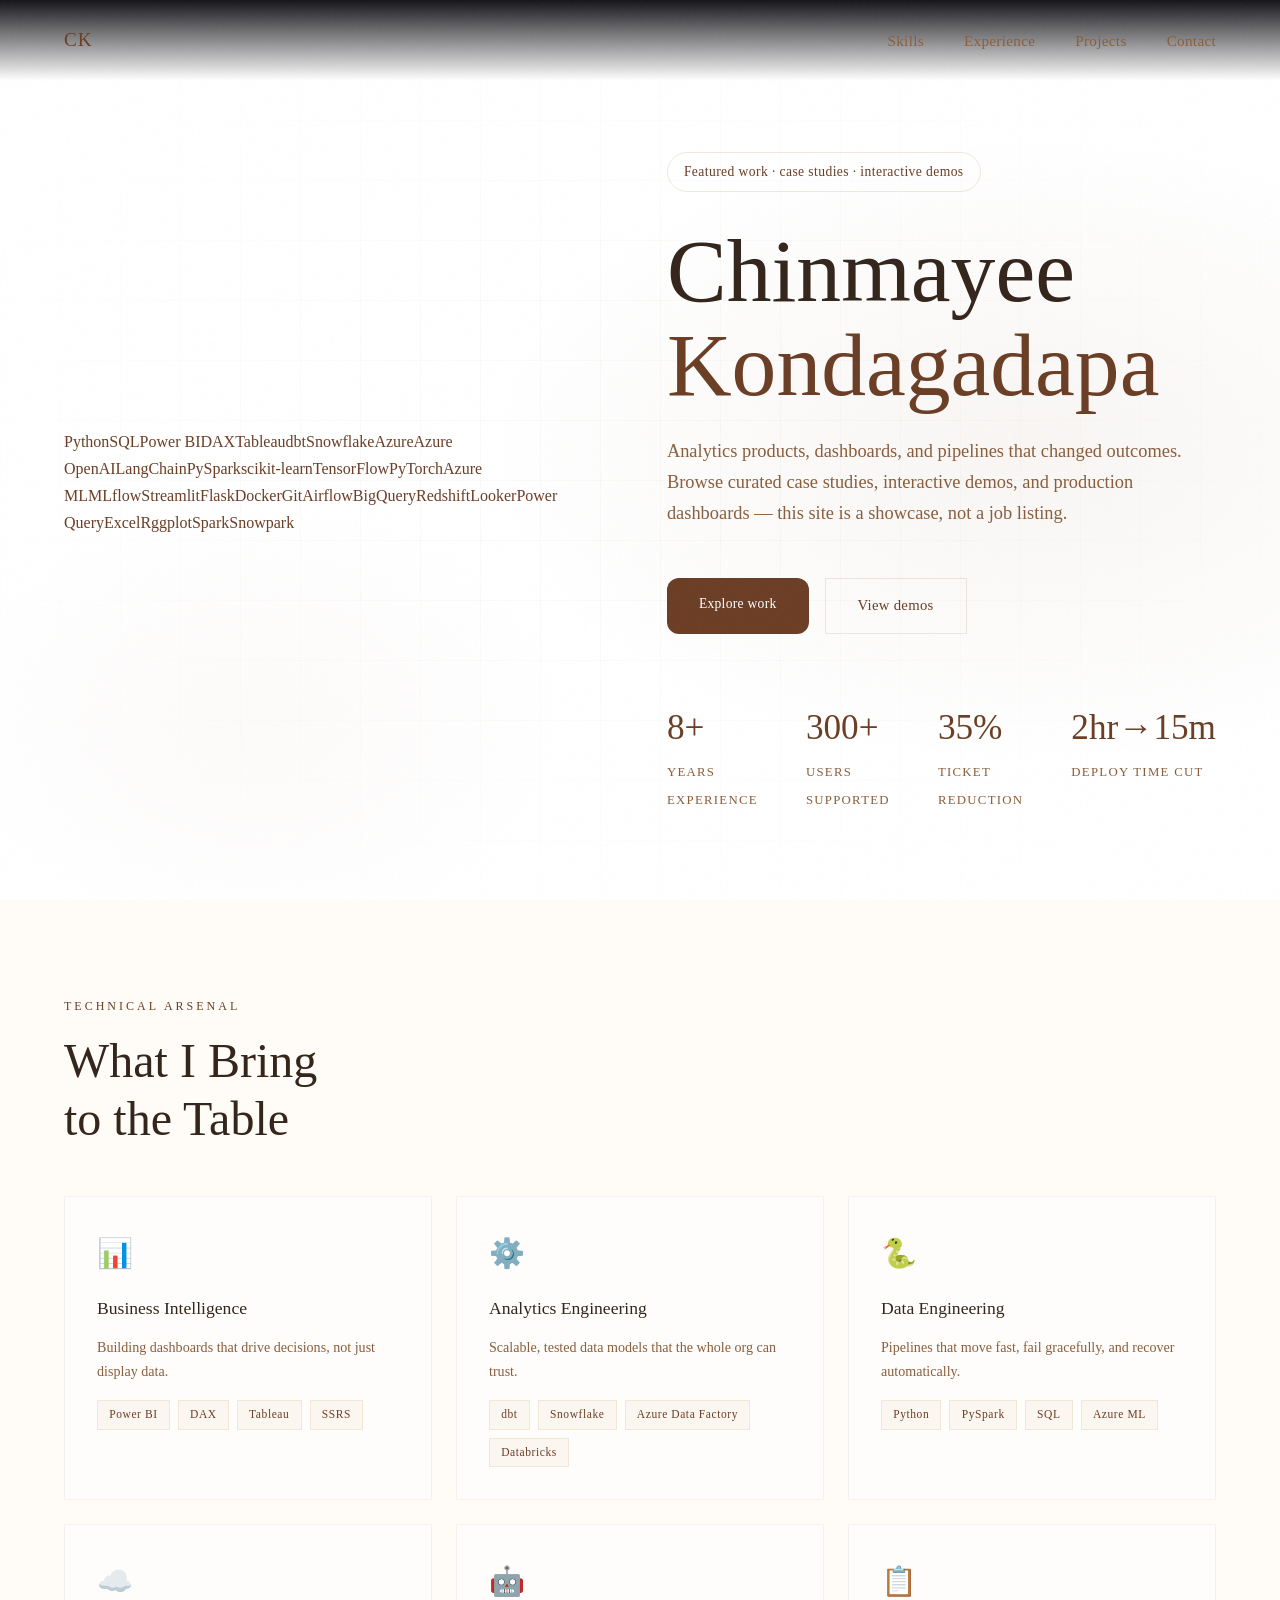
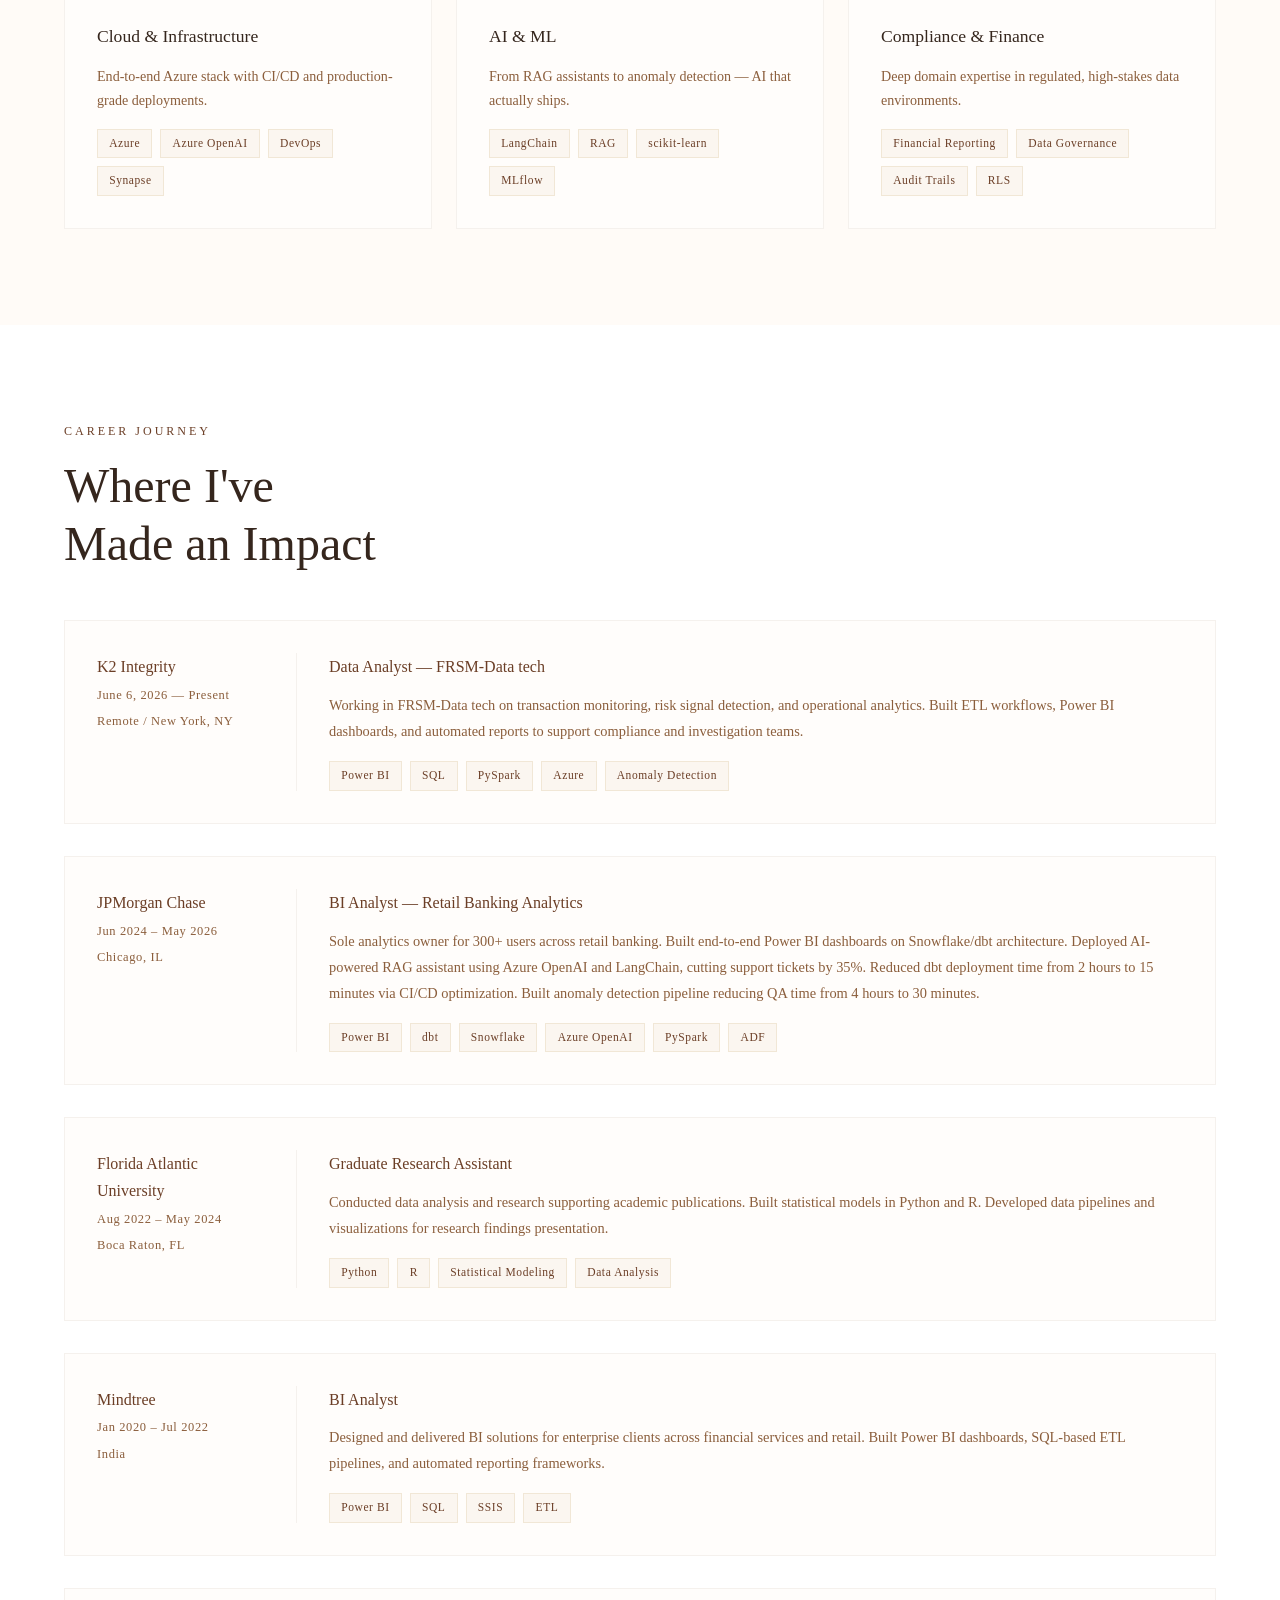
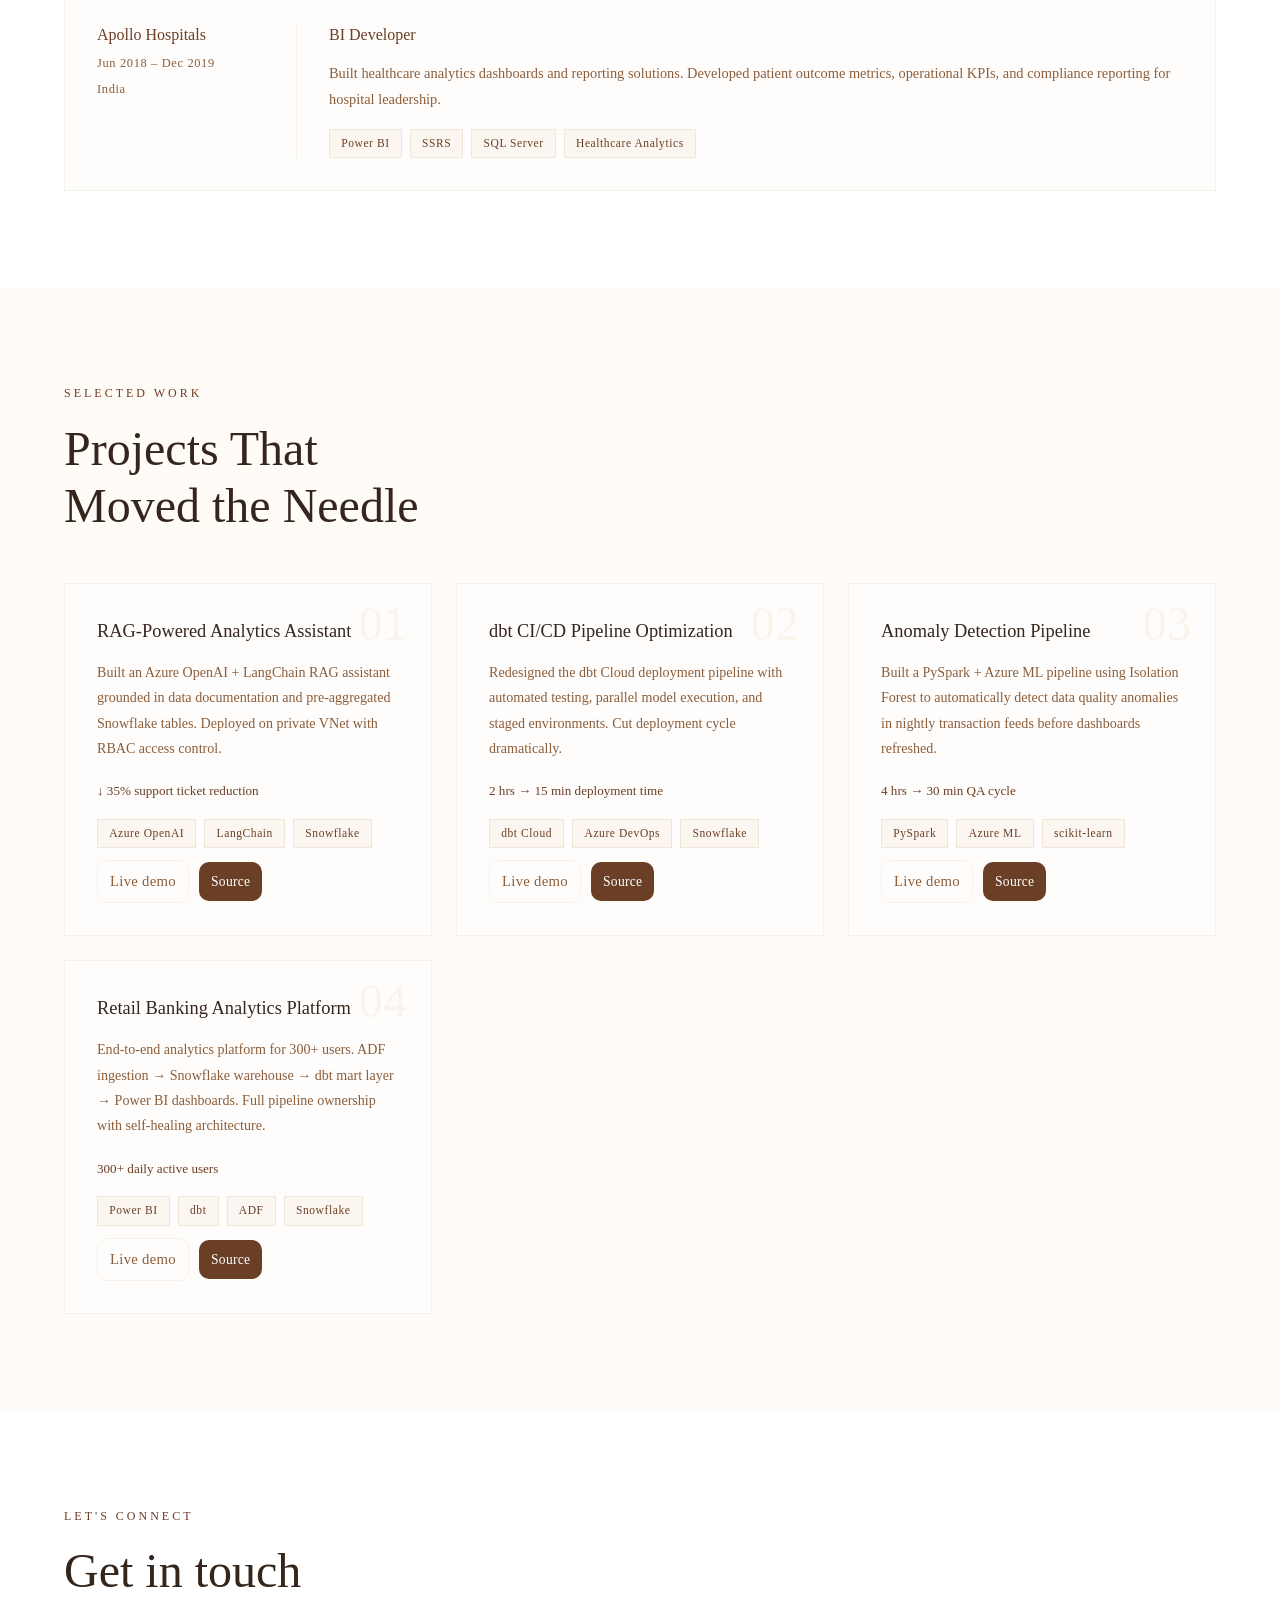
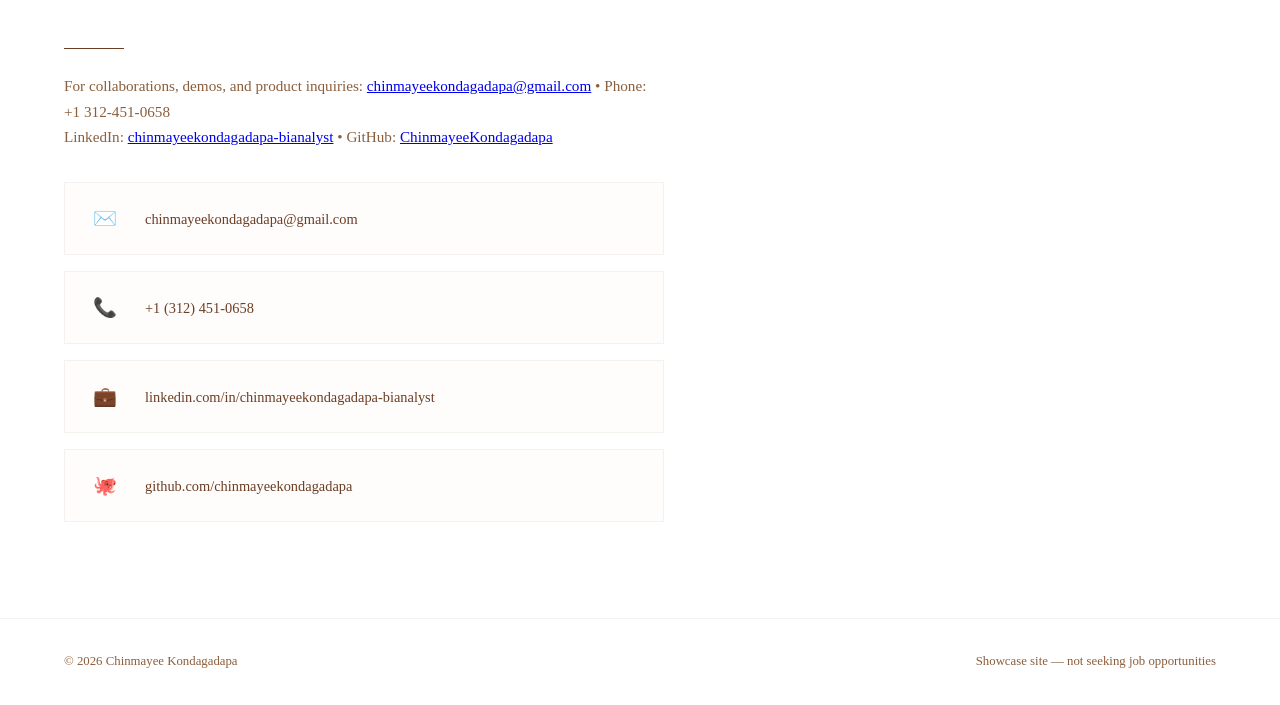
==== commit 47227a8c: "Link project cards to published demos and repos; add Source + Live demo buttons\n\nCo-authored-by: C" ====
--- a/index.html
+++ b/index.html
@@ -798,7 +798,8 @@
         <span class="tag">Azure OpenAI</span><span class="tag">LangChain</span><span class="tag">Snowflake</span>
       </div>
       <div class="project-links" style="margin-top:12px;display:flex;gap:10px;align-items:center">
-        <a class="btn-primary" href="/projects/rag-powered-analytics-assistant/" target="_blank" style="padding:8px 12px;border-radius:10px;text-decoration:none">RAG-Powered Analytics Assistant</a>
+        <a class="btn-ghost" href="https://KondagadapaChinmayee.github.io/rag-powered-analytics-assistant/" target="_blank" style="padding:8px 12px;border-radius:10px;background:transparent;border:1px solid var(--border);color:var(--muted);text-decoration:none">Live demo</a>
+        <a class="btn-primary" href="https://github.com/KondagadapaChinmayee/rag-powered-analytics-assistant" target="_blank" style="padding:8px 12px;border-radius:10px;text-decoration:none">Source</a>
       </div>
     </div>
     <div class="project-card reveal">
@@ -810,7 +811,8 @@
         <span class="tag">dbt Cloud</span><span class="tag">Azure DevOps</span><span class="tag">Snowflake</span>
       </div>
       <div class="project-links" style="margin-top:12px;display:flex;gap:10px;align-items:center">
-        <a class="btn-primary" href="/projects/dbt-ci-cd-pipeline-optimization/" target="_blank" style="padding:8px 12px;border-radius:10px;text-decoration:none">dbt CI/CD Pipeline Optimization</a>
+        <a class="btn-ghost" href="https://KondagadapaChinmayee.github.io/dbt-ci-cd-pipeline-optimization/" target="_blank" style="padding:8px 12px;border-radius:10px;background:transparent;border:1px solid var(--border);color:var(--muted);text-decoration:none">Live demo</a>
+        <a class="btn-primary" href="https://github.com/KondagadapaChinmayee/dbt-ci-cd-pipeline-optimization" target="_blank" style="padding:8px 12px;border-radius:10px;text-decoration:none">Source</a>
       </div>
     </div>
     <div class="project-card reveal">
@@ -822,7 +824,8 @@
         <span class="tag">PySpark</span><span class="tag">Azure ML</span><span class="tag">scikit-learn</span>
       </div>
       <div class="project-links" style="margin-top:12px;display:flex;gap:10px;align-items:center">
-        <a class="btn-primary" href="/projects/anomaly-detection-pipeline/" target="_blank" style="padding:8px 12px;border-radius:10px;text-decoration:none">Anomaly Detection Pipeline</a>
+        <a class="btn-ghost" href="https://KondagadapaChinmayee.github.io/anomaly-detection-pipeline/" target="_blank" style="padding:8px 12px;border-radius:10px;background:transparent;border:1px solid var(--border);color:var(--muted);text-decoration:none">Live demo</a>
+        <a class="btn-primary" href="https://github.com/KondagadapaChinmayee/anomaly-detection-pipeline" target="_blank" style="padding:8px 12px;border-radius:10px;text-decoration:none">Source</a>
       </div>
     </div>
     <div class="project-card reveal">
@@ -834,7 +837,8 @@
         <span class="tag">Power BI</span><span class="tag">dbt</span><span class="tag">ADF</span><span class="tag">Snowflake</span>
       </div>
       <div class="project-links" style="margin-top:12px;display:flex;gap:10px;align-items:center">
-        <a class="btn-primary" href="/projects/retail-banking-analytics-platform/" target="_blank" style="padding:8px 12px;border-radius:10px;text-decoration:none">Retail Banking Analytics Platform</a>
+        <a class="btn-ghost" href="https://KondagadapaChinmayee.github.io/retail-banking-analytics-platform/" target="_blank" style="padding:8px 12px;border-radius:10px;background:transparent;border:1px solid var(--border);color:var(--muted);text-decoration:none">Live demo</a>
+        <a class="btn-primary" href="https://github.com/KondagadapaChinmayee/retail-banking-analytics-platform" target="_blank" style="padding:8px 12px;border-radius:10px;text-decoration:none">Source</a>
       </div>
     </div>
   </div>
